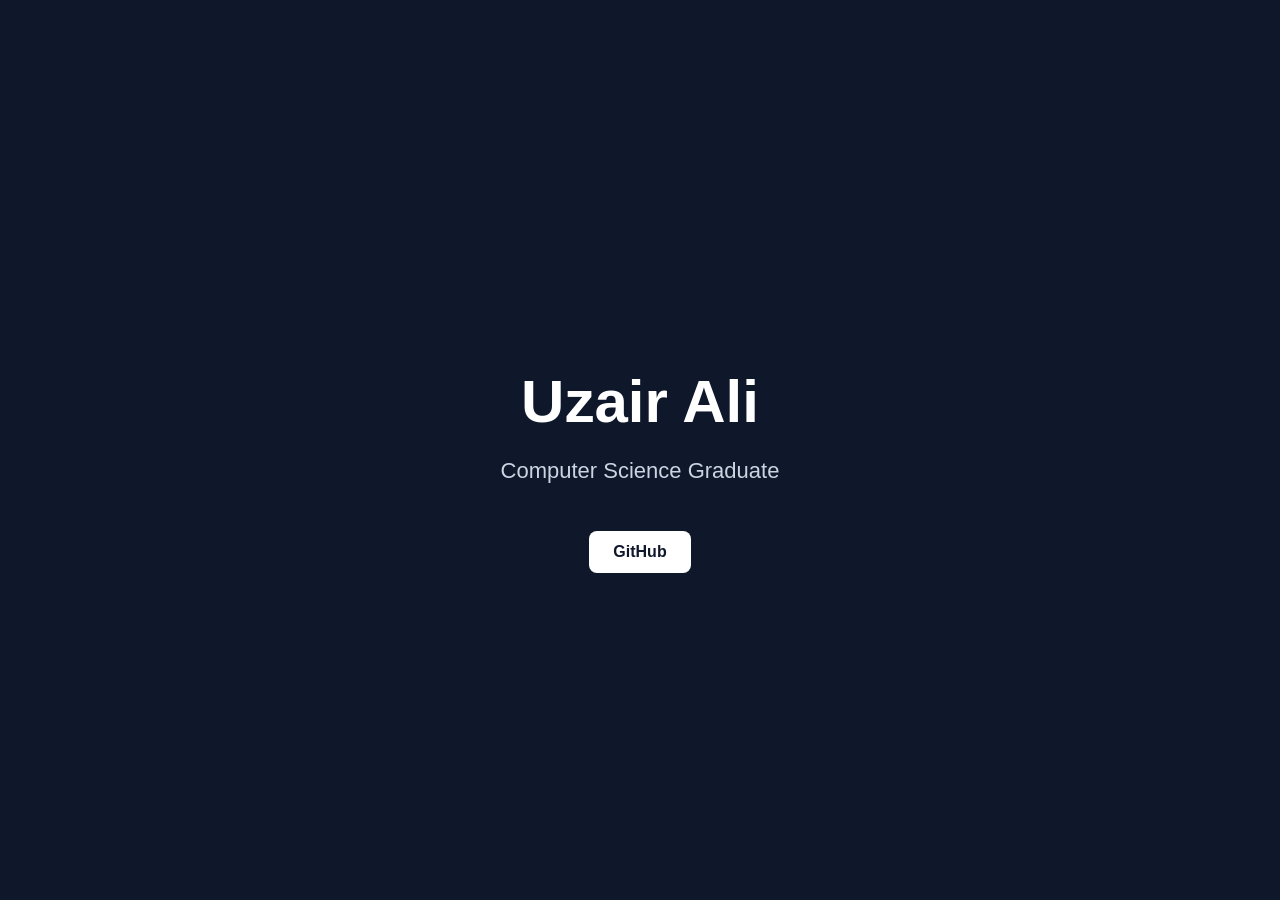
==== index.html @ e954f115 "Create index.html" ====
<!DOCTYPE html>
<html lang="en">
<head>
<meta charset="UTF-8">
<meta name="viewport" content="width=device-width, initial-scale=1.0">
<title>Uzair Ali | Portfolio</title>

<style>
body{
    margin:0;
    font-family:Arial,sans-serif;
    background:#0f172a;
    color:white;
    display:flex;
    justify-content:center;
    align-items:center;
    height:100vh;
    text-align:center;
}

h1{
    font-size:60px;
    margin-bottom:10px;
}

p{
    font-size:22px;
    color:#cbd5e1;
}

a{
    display:inline-block;
    margin-top:25px;
    padding:12px 24px;
    background:white;
    color:#0f172a;
    text-decoration:none;
    border-radius:8px;
    font-weight:bold;
}
</style>

</head>
<body>

<div>
<h1>Uzair Ali</h1>
<p>Computer Science Graduate</p>
<a href="https://github.com/Uzair-6">GitHub</a>
</div>

</body>
</html>
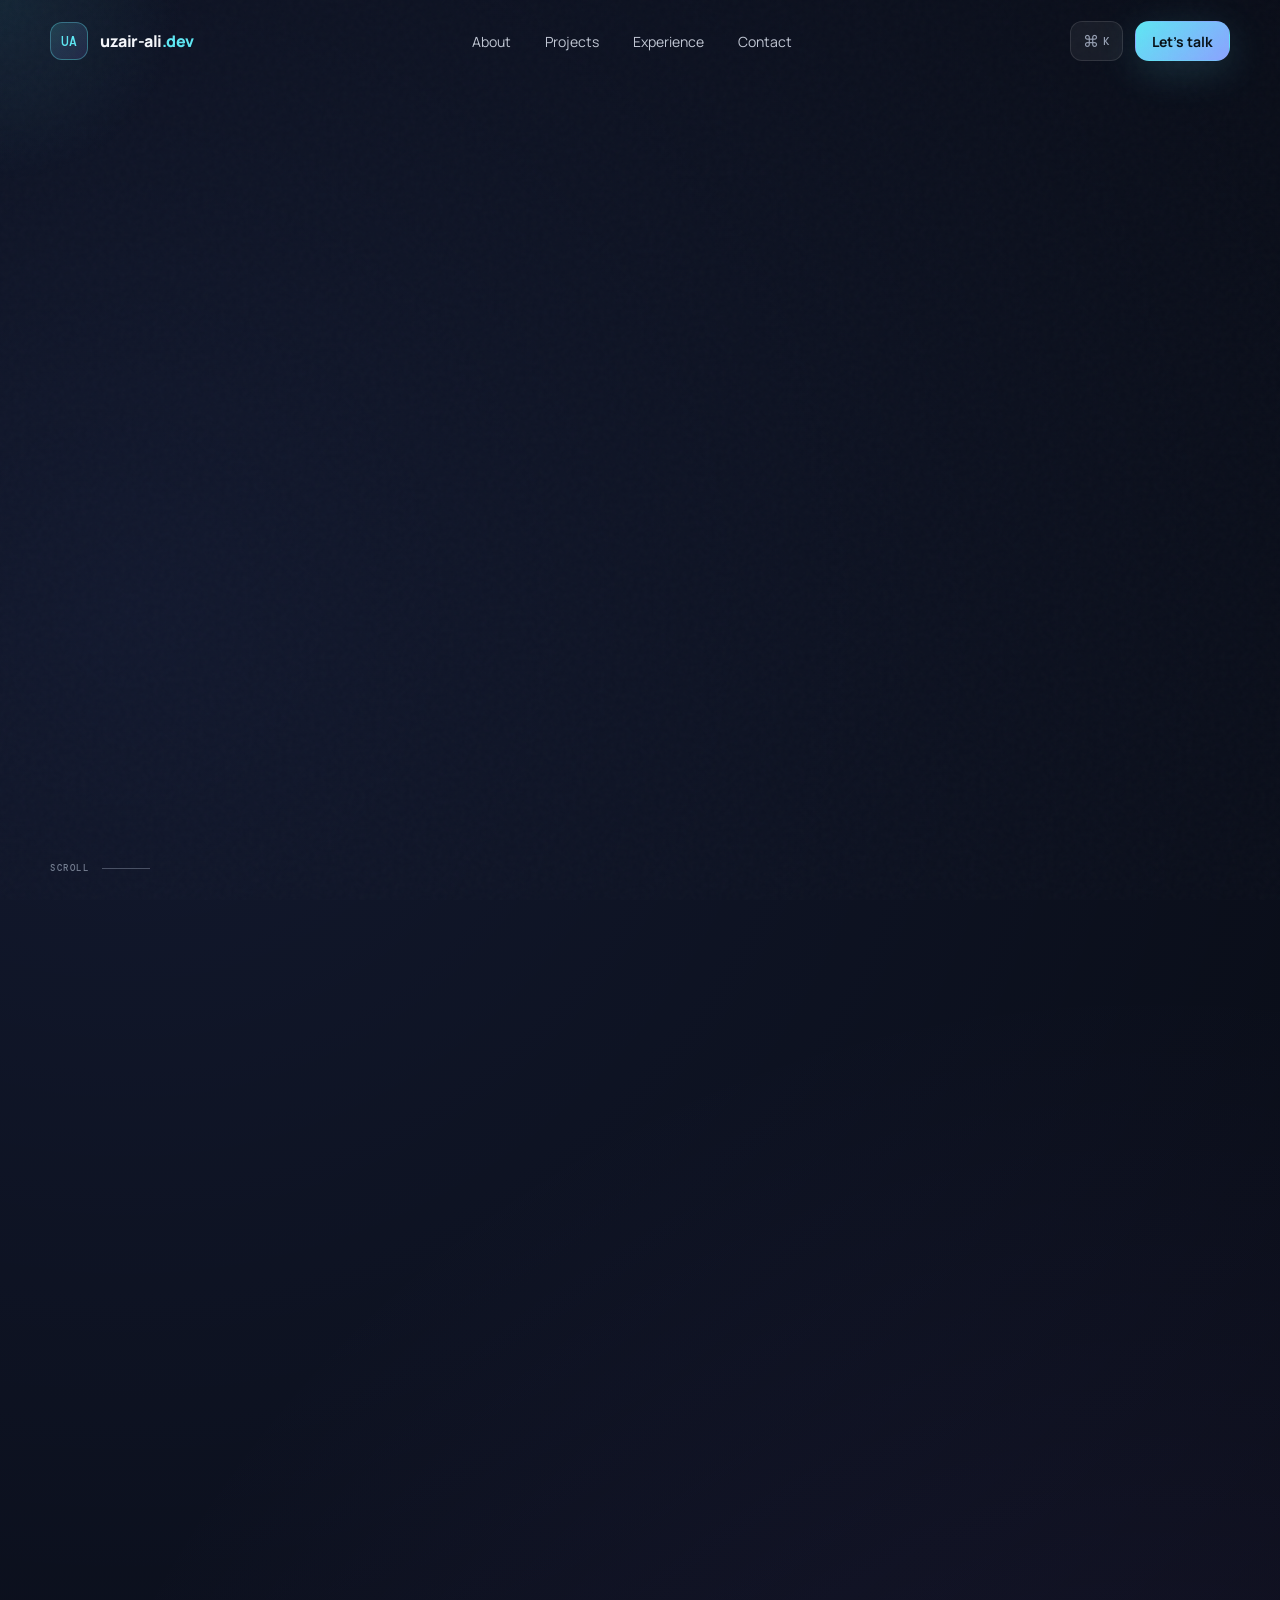
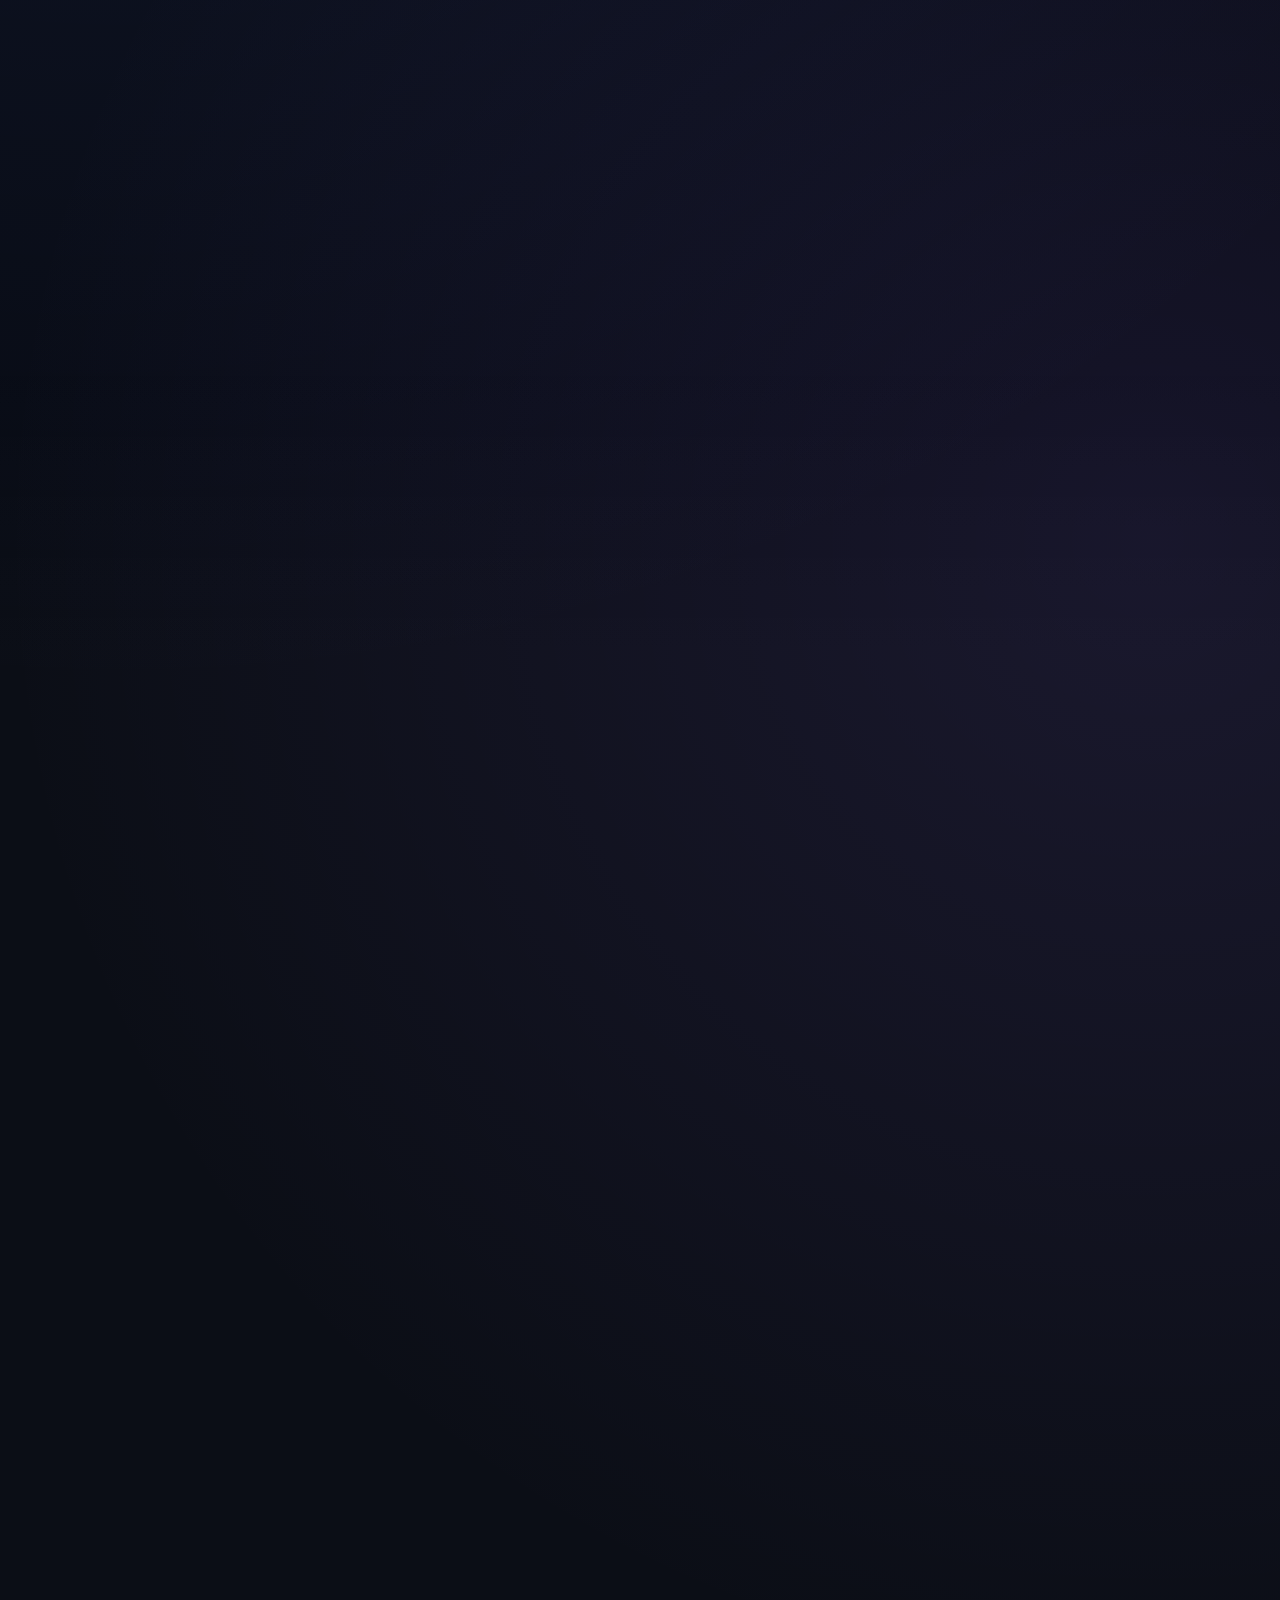
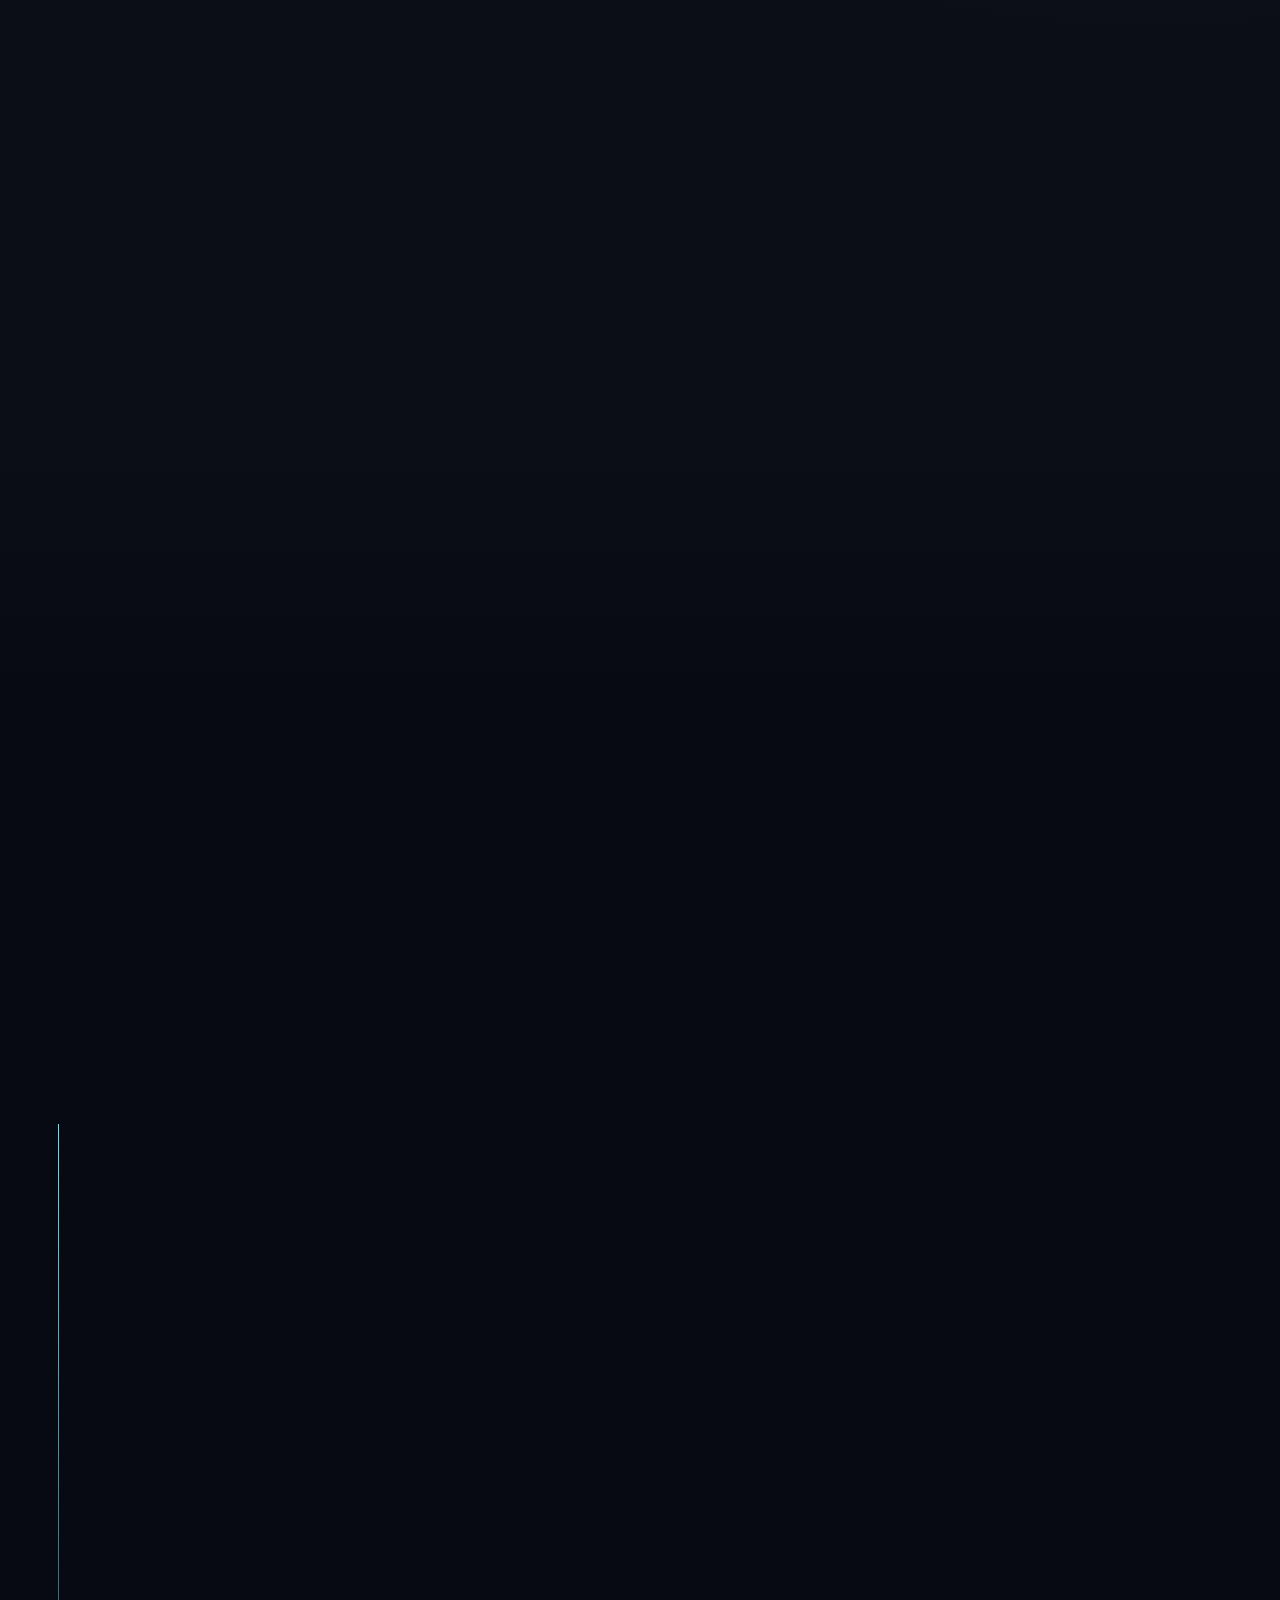
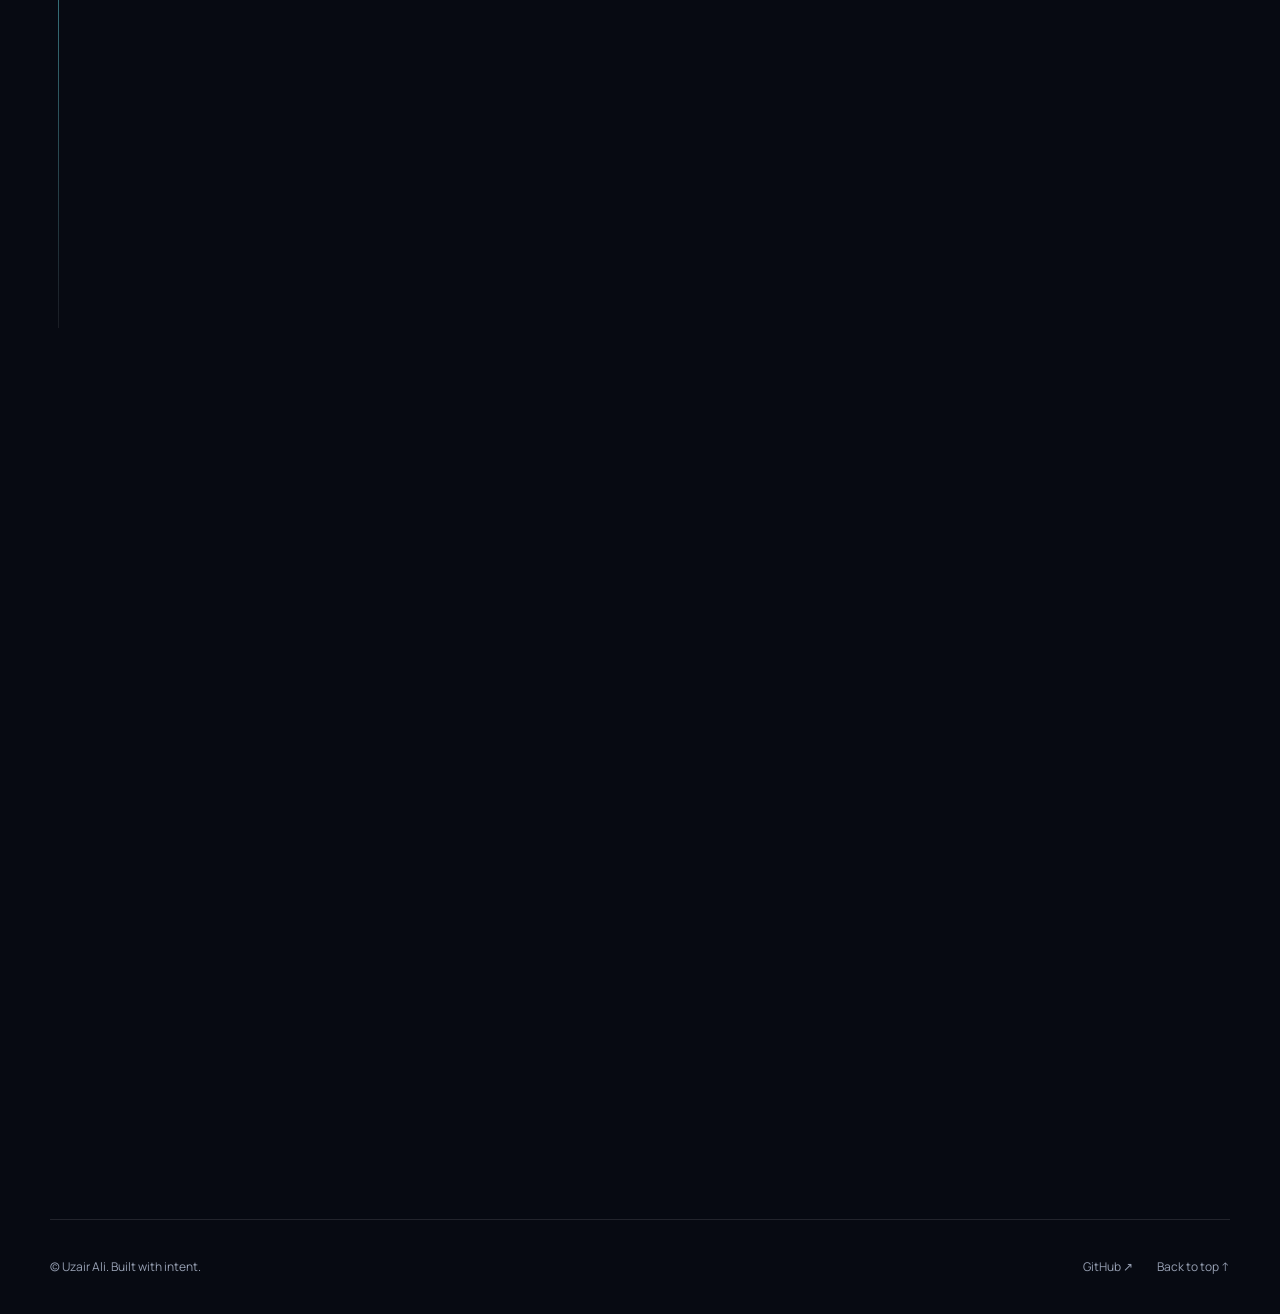
==== commit c72fbec0: "Add files via upload" ====
--- a/index.html
+++ b/index.html
@@ -1,53 +1,456 @@
 <!DOCTYPE html>
 <html lang="en">
 <head>
-<meta charset="UTF-8">
-<meta name="viewport" content="width=device-width, initial-scale=1.0">
-<title>Uzair Ali | Portfolio</title>
-
-<style>
-body{
-    margin:0;
-    font-family:Arial,sans-serif;
-    background:#0f172a;
-    color:white;
-    display:flex;
-    justify-content:center;
-    align-items:center;
-    height:100vh;
-    text-align:center;
-}
-
-h1{
-    font-size:60px;
-    margin-bottom:10px;
-}
-
-p{
-    font-size:22px;
-    color:#cbd5e1;
-}
-
-a{
-    display:inline-block;
-    margin-top:25px;
-    padding:12px 24px;
-    background:white;
-    color:#0f172a;
-    text-decoration:none;
-    border-radius:8px;
-    font-weight:bold;
-}
-</style>
-
+  <meta charset="UTF-8" />
+  <meta name="viewport" content="width=device-width, initial-scale=1.0" />
+  <meta name="description" content="Uzair Ali — First-Class Computer Science graduate specialising in cybersecurity, data and software engineering." />
+  <meta name="theme-color" content="#070a12" />
+
+  <meta property="og:title" content="Uzair Ali — Portfolio" />
+  <meta property="og:description" content="Cybersecurity, data and software projects by First-Class Computer Science graduate Uzair Ali." />
+  <meta property="og:type" content="website" />
+  <meta property="og:url" content="https://uzair-ali.dev" />
+
+  <title>Uzair Ali — Cybersecurity, Data & Software</title>
+  <link rel="stylesheet" href="styles.css" />
+  <script defer src="script.js"></script>
 </head>
+
 <body>
-
-<div>
-<h1>Uzair Ali</h1>
-<p>Computer Science Graduate</p>
-<a href="https://github.com/Uzair-6">GitHub</a>
-</div>
-
+  <canvas id="network-canvas" aria-hidden="true"></canvas>
+  <div class="noise" aria-hidden="true"></div>
+  <div class="cursor-glow" aria-hidden="true"></div>
+
+  <header class="nav-wrap">
+    <nav class="nav container" aria-label="Main navigation">
+      <a class="brand" href="#home" aria-label="Uzair Ali home">
+        <span class="brand-mark">UA</span>
+        <span class="brand-text">uzair-ali<span>.dev</span></span>
+      </a>
+
+      <div class="nav-links">
+        <a href="#about">About</a>
+        <a href="#projects">Projects</a>
+        <a href="#experience">Experience</a>
+        <a href="#contact">Contact</a>
+      </div>
+
+      <div class="nav-actions">
+        <button class="icon-button" id="command-button" aria-label="Open command menu" title="Command menu">
+          <span>⌘</span><span>K</span>
+        </button>
+        <a class="button button-small button-primary" href="#contact">Let's talk</a>
+        <button class="menu-button" id="menu-button" aria-label="Open mobile menu" aria-expanded="false">
+          <span></span><span></span>
+        </button>
+      </div>
+    </nav>
+
+    <div class="mobile-menu" id="mobile-menu">
+      <a href="#about">About</a>
+      <a href="#projects">Projects</a>
+      <a href="#experience">Experience</a>
+      <a href="#contact">Contact</a>
+    </div>
+  </header>
+
+  <main>
+    <section class="hero container" id="home">
+      <div class="hero-copy reveal">
+        <div class="availability">
+          <span class="pulse"></span>
+          Open to graduate opportunities
+        </div>
+
+        <p class="eyebrow">FIRST-CLASS COMPUTER SCIENCE GRADUATE</p>
+
+        <h1>
+          I build at the intersection of
+          <span class="gradient-text rotating-word" data-words="cybersecurity,data,software">cybersecurity</span>.
+        </h1>
+
+        <p class="hero-description">
+          I’m Uzair Ali — a technically curious graduate turning complex problems into secure,
+          useful and well-engineered digital systems.
+        </p>
+
+        <div class="hero-actions">
+          <a class="button button-primary magnetic" href="#projects">
+            Explore my work
+            <span aria-hidden="true">↘</span>
+          </a>
+          <a class="button button-ghost magnetic" href="https://github.com/Uzair-6" target="_blank" rel="noreferrer">
+            GitHub
+            <span aria-hidden="true">↗</span>
+          </a>
+        </div>
+
+        <div class="hero-proof">
+          <div>
+            <strong>1st</strong>
+            <span>BSc Computer Science</span>
+          </div>
+          <div>
+            <strong>3</strong>
+            <span>Technical disciplines</span>
+          </div>
+          <div>
+            <strong>∞</strong>
+            <span>Curiosity to improve</span>
+          </div>
+        </div>
+      </div>
+
+      <div class="hero-visual reveal" data-delay="120">
+        <div class="orbital-card">
+          <div class="orbit orbit-one"></div>
+          <div class="orbit orbit-two"></div>
+          <div class="orbit orbit-three"></div>
+
+          <div class="core">
+            <span class="core-label">SYSTEM</span>
+            <strong>ONLINE</strong>
+            <small>Portfolio v1.0</small>
+          </div>
+
+          <span class="tech-node node-python">Python</span>
+          <span class="tech-node node-sql">SQL</span>
+          <span class="tech-node node-siem">SIEM</span>
+          <span class="tech-node node-java">Java</span>
+
+          <div class="terminal-card">
+            <div class="terminal-top">
+              <span></span><span></span><span></span>
+              <p>uzair@portfolio:~</p>
+            </div>
+            <pre><code><span class="terminal-muted">$</span> whoami
+Uzair Ali
+
+<span class="terminal-muted">$</span> focus --current
+<span class="terminal-green">cyber · data · software</span>
+
+<span class="terminal-muted">$</span> status
+<span class="terminal-green">ready_to_build</span><span class="caret">▋</span></code></pre>
+          </div>
+        </div>
+      </div>
+
+      <a class="scroll-indicator" href="#about" aria-label="Scroll to about">
+        <span>Scroll</span>
+        <i></i>
+      </a>
+    </section>
+
+    <section class="section container" id="about">
+      <div class="section-heading reveal">
+        <p class="eyebrow">01 / ABOUT</p>
+        <h2>More than a list of technologies.</h2>
+        <p>I care about understanding the problem, choosing the right tools and producing work that stands up to scrutiny.</p>
+      </div>
+
+      <div class="about-grid">
+        <article class="glass-card about-main reveal">
+          <div class="card-kicker">MY APPROACH</div>
+          <h3>Technical depth. Clear thinking. Real-world awareness.</h3>
+          <p>
+            My First-Class Computer Science degree gave me experience across machine learning,
+            distributed systems, networking, data analysis and secure computing. Alongside that,
+            my professional roles developed my communication, organisation and judgement when
+            handling sensitive information and time-critical cases.
+          </p>
+          <p>
+            I’m now focused on graduate and junior opportunities where I can contribute quickly,
+            learn from strong teams and keep sharpening my technical ability.
+          </p>
+        </article>
+
+        <article class="glass-card metric-card reveal" data-delay="80">
+          <span class="metric-icon">◉</span>
+          <p>Current focus</p>
+          <strong>SOC analysis & data engineering</strong>
+          <small>Detection, investigation, automation and insight.</small>
+        </article>
+
+        <article class="glass-card metric-card reveal" data-delay="140">
+          <span class="metric-icon">⌁</span>
+          <p>Based in</p>
+          <strong>Huddersfield, UK</strong>
+          <small>Open to roles across Yorkshire and beyond.</small>
+        </article>
+
+        <article class="glass-card toolbox reveal" data-delay="180">
+          <div class="card-kicker">TOOLBOX</div>
+          <div class="tech-cloud">
+            <span>Python</span><span>SQL</span><span>Java</span><span>Pandas</span>
+            <span>Microsoft Sentinel</span><span>Splunk</span><span>Wireshark</span>
+            <span>Nmap</span><span>Git</span><span>Flask</span><span>MySQL</span>
+            <span>Machine Learning</span><span>Azure</span><span>Linux</span>
+          </div>
+        </article>
+      </div>
+    </section>
+
+    <section class="section projects-section" id="projects">
+      <div class="container">
+        <div class="section-heading split-heading reveal">
+          <div>
+            <p class="eyebrow">02 / SELECTED WORK</p>
+            <h2>Projects with substance.</h2>
+          </div>
+          <p>Each project is framed around the problem, my decisions and the technical result—not just a screenshot.</p>
+        </div>
+
+        <div class="project-filters reveal" role="group" aria-label="Filter projects">
+          <button class="filter-button active" data-filter="all">All</button>
+          <button class="filter-button" data-filter="cyber">Cyber</button>
+          <button class="filter-button" data-filter="data">Data & AI</button>
+          <button class="filter-button" data-filter="software">Software</button>
+        </div>
+
+        <div class="projects-grid">
+          <article class="project-card featured reveal" data-category="data">
+            <div class="project-visual retina-visual">
+              <div class="scan-line"></div>
+              <div class="retina"></div>
+              <div class="data-points">
+                <span style="--x:22%;--y:38%"></span>
+                <span style="--x:64%;--y:26%"></span>
+                <span style="--x:73%;--y:63%"></span>
+                <span style="--x:35%;--y:72%"></span>
+              </div>
+              <div class="visual-label">ML / CLASSIFICATION</div>
+            </div>
+            <div class="project-content">
+              <div class="project-meta">
+                <span>Machine Learning</span>
+                <span>Featured</span>
+              </div>
+              <h3>Diabetic Retinopathy Detection</h3>
+              <p>
+                Compared Random Forest, Logistic Regression and Naive Bayes models on clinical
+                retinal data using preprocessing and 10-fold cross-validation.
+              </p>
+              <div class="project-tags"><span>Weka</span><span>ML</span><span>Classification</span><span>Evaluation</span></div>
+              <div class="project-links">
+                <a href="https://github.com/Uzair-6" target="_blank" rel="noreferrer">View repository ↗</a>
+                <button class="details-button" data-project="retinopathy">Case study +</button>
+              </div>
+            </div>
+          </article>
+
+          <article class="project-card reveal" data-category="cyber" data-delay="80">
+            <div class="project-visual sentinel-visual">
+              <div class="radar">
+                <i></i><i></i><i></i>
+                <b></b>
+              </div>
+              <div class="alert-chip">INCIDENT DETECTED</div>
+              <div class="visual-label">SOC / AUTOMATION</div>
+            </div>
+            <div class="project-content">
+              <div class="project-meta"><span>Cybersecurity</span><span>Lab</span></div>
+              <h3>Sentinel Incident Automation</h3>
+              <p>
+                Built a Microsoft Sentinel workflow using Logic Apps, HTTP actions, JSON parsing
+                and automated incident updates.
+              </p>
+              <div class="project-tags"><span>Sentinel</span><span>SOAR</span><span>Logic Apps</span><span>KQL</span></div>
+              <div class="project-links">
+                <a href="https://github.com/Uzair-6" target="_blank" rel="noreferrer">View work ↗</a>
+                <button class="details-button" data-project="sentinel">Case study +</button>
+              </div>
+            </div>
+          </article>
+
+          <article class="project-card reveal" data-category="software" data-delay="120">
+            <div class="project-visual distributed-visual">
+              <div class="server central">CENTRAL</div>
+              <div class="server client c1">VC001</div>
+              <div class="server client c2">VC002</div>
+              <div class="server client c3">VC003</div>
+              <div class="server client c4">VC004</div>
+              <svg viewBox="0 0 500 260" aria-hidden="true">
+                <path d="M250 130 L90 55 M250 130 L410 55 M250 130 L90 210 M250 130 L410 210"/>
+              </svg>
+              <div class="visual-label">DISTRIBUTED SYSTEMS</div>
+            </div>
+            <div class="project-content">
+              <div class="project-meta"><span>Software Engineering</span><span>Java</span></div>
+              <h3>Distributed Vote Counting</h3>
+              <p>
+                Designed a central-node and multi-client system to coordinate and aggregate votes
+                across concurrent networked processes.
+              </p>
+              <div class="project-tags"><span>Java</span><span>Sockets</span><span>Concurrency</span><span>Networking</span></div>
+              <div class="project-links">
+                <a href="https://github.com/Uzair-6" target="_blank" rel="noreferrer">View repository ↗</a>
+                <button class="details-button" data-project="voting">Case study +</button>
+              </div>
+            </div>
+          </article>
+
+          <article class="project-card reveal" data-category="data" data-delay="160">
+            <div class="project-visual dashboard-visual">
+              <div class="bars"><i></i><i></i><i></i><i></i><i></i><i></i></div>
+              <div class="trend-line">
+                <svg viewBox="0 0 500 180" aria-hidden="true">
+                  <path d="M10 155 C70 140, 80 100, 140 116 S230 58, 290 75 S390 20, 490 32"/>
+                </svg>
+              </div>
+              <div class="visual-label">DATA / INSIGHT</div>
+            </div>
+            <div class="project-content">
+              <div class="project-meta"><span>Data Analysis</span><span>Python</span></div>
+              <h3>Football Data Exploration</h3>
+              <p>
+                Used Python and pandas to clean, explore and visualise football data, turning raw
+                match information into understandable trends.
+              </p>
+              <div class="project-tags"><span>Python</span><span>Pandas</span><span>Matplotlib</span><span>EDA</span></div>
+              <div class="project-links">
+                <a href="https://github.com/Uzair-6" target="_blank" rel="noreferrer">View repository ↗</a>
+                <button class="details-button" data-project="football">Case study +</button>
+              </div>
+            </div>
+          </article>
+        </div>
+      </div>
+    </section>
+
+    <section class="section container" id="experience">
+      <div class="section-heading split-heading reveal">
+        <div>
+          <p class="eyebrow">03 / EXPERIENCE</p>
+          <h2>Technical capability, backed by professional judgement.</h2>
+        </div>
+        <p>My employment experience taught me to communicate clearly, protect sensitive data and keep complex cases moving.</p>
+      </div>
+
+      <div class="experience-layout">
+        <div class="timeline">
+          <article class="timeline-item reveal">
+            <span class="timeline-dot"></span>
+            <div class="timeline-date">2025 — PRESENT</div>
+            <div class="timeline-card">
+              <div>
+                <h3>Office Administrator</h3>
+                <p>APEX Accident Solutions LTD</p>
+              </div>
+              <ul>
+                <li>Coordinate insurers, repairers, assessors and clients across active claims.</li>
+                <li>Maintain accurate case records and handle personal data with GDPR awareness.</li>
+                <li>Prioritise urgent issues and support smooth operational delivery.</li>
+              </ul>
+            </div>
+          </article>
+
+          <article class="timeline-item reveal" data-delay="80">
+            <span class="timeline-dot"></span>
+            <div class="timeline-date">2021 — 2024</div>
+            <div class="timeline-card">
+              <div>
+                <h3>Claims Advisor</h3>
+                <p>Global Claims LTD</p>
+              </div>
+              <ul>
+                <li>Supported clients through recovery, replacement vehicles and legal processes.</li>
+                <li>Liaised with multiple stakeholders while meeting service expectations.</li>
+                <li>Developed calm communication and attention to detail under pressure.</li>
+              </ul>
+            </div>
+          </article>
+
+          <article class="timeline-item reveal" data-delay="140">
+            <span class="timeline-dot"></span>
+            <div class="timeline-date">2026</div>
+            <div class="timeline-card">
+              <div>
+                <h3>BSc Computer Science — First Class</h3>
+                <p>University of Bradford</p>
+              </div>
+              <ul>
+                <li>Studied machine learning, distributed systems, cybersecurity and software engineering.</li>
+                <li>Completed practical work in Java, Python, SQL, networking and data analysis.</li>
+                <li>Built a broad technical foundation ready for graduate-level development.</li>
+              </ul>
+            </div>
+          </article>
+        </div>
+
+        <aside class="principles glass-card reveal" data-delay="160">
+          <div class="card-kicker">HOW I WORK</div>
+          <ol>
+            <li><span>01</span><div><strong>Understand first</strong><p>Define the real problem before jumping into tools.</p></div></li>
+            <li><span>02</span><div><strong>Build deliberately</strong><p>Make choices that are explainable, secure and maintainable.</p></div></li>
+            <li><span>03</span><div><strong>Test assumptions</strong><p>Use evidence and iteration instead of guesswork.</p></div></li>
+            <li><span>04</span><div><strong>Communicate clearly</strong><p>Technical work only creates value when people understand it.</p></div></li>
+          </ol>
+        </aside>
+      </div>
+    </section>
+
+    <section class="section contact-section" id="contact">
+      <div class="container">
+        <div class="contact-panel reveal">
+          <div class="contact-grid-bg" aria-hidden="true"></div>
+          <p class="eyebrow">04 / CONTACT</p>
+          <h2>Have a role, project or challenge worth solving?</h2>
+          <p>
+            I’m open to graduate and junior opportunities across cybersecurity, data and software.
+            Let’s start a conversation.
+          </p>
+          <div class="contact-actions">
+            <a class="button button-primary magnetic" href="mailto:YOUR_EMAIL_HERE">
+              Email me <span>↗</span>
+            </a>
+            <a class="button button-ghost magnetic" href="https://www.linkedin.com/in/YOUR_LINKEDIN_HERE" target="_blank" rel="noreferrer">
+              LinkedIn <span>↗</span>
+            </a>
+          </div>
+
+          <div class="contact-status">
+            <span class="pulse"></span>
+            Usually responds within 24 hours
+          </div>
+        </div>
+      </div>
+    </section>
+  </main>
+
+  <footer class="footer container">
+    <p>© <span id="year"></span> Uzair Ali. Built with intent.</p>
+    <div>
+      <a href="https://github.com/Uzair-6" target="_blank" rel="noreferrer">GitHub ↗</a>
+      <a href="#home">Back to top ↑</a>
+    </div>
+  </footer>
+
+  <div class="modal-backdrop" id="project-modal" aria-hidden="true">
+    <div class="modal" role="dialog" aria-modal="true" aria-labelledby="modal-title">
+      <button class="modal-close" id="modal-close" aria-label="Close project details">×</button>
+      <p class="eyebrow" id="modal-eyebrow">CASE STUDY</p>
+      <h2 id="modal-title"></h2>
+      <div id="modal-body"></div>
+    </div>
+  </div>
+
+  <div class="command-backdrop" id="command-menu" aria-hidden="true">
+    <div class="command-box" role="dialog" aria-modal="true" aria-label="Quick navigation">
+      <div class="command-input-row">
+        <span>⌕</span>
+        <input id="command-input" type="text" placeholder="Type a command or search…" autocomplete="off" />
+        <kbd>ESC</kbd>
+      </div>
+      <div class="command-results" id="command-results">
+        <button data-target="#home"><span>⌂</span><strong>Home</strong><small>Go to hero</small></button>
+        <button data-target="#about"><span>◎</span><strong>About</strong><small>Who I am</small></button>
+        <button data-target="#projects"><span>◇</span><strong>Projects</strong><small>See selected work</small></button>
+        <button data-target="#experience"><span>↯</span><strong>Experience</strong><small>View my journey</small></button>
+        <button data-target="#contact"><span>✉</span><strong>Contact</strong><small>Start a conversation</small></button>
+        <a href="https://github.com/Uzair-6" target="_blank" rel="noreferrer"><span>⌘</span><strong>GitHub</strong><small>Open profile ↗</small></a>
+      </div>
+      <div class="command-footer"><span>↑↓ Navigate</span><span>↵ Select</span></div>
+    </div>
+  </div>
 </body>
 </html>
--- a/styles.css
+++ b/styles.css
@@ -0,0 +1,664 @@
+@import url('https://fonts.googleapis.com/css2?family=DM+Mono:wght@400;500&family=Manrope:wght@400;500;600;700;800&display=swap');
+
+:root {
+  --bg: #070a12;
+  --bg-soft: #0b101c;
+  --surface: rgba(255,255,255,.055);
+  --surface-strong: rgba(255,255,255,.09);
+  --border: rgba(255,255,255,.11);
+  --text: #f5f7fb;
+  --muted: #97a0b3;
+  --cyan: #5ee7f3;
+  --blue: #6686ff;
+  --violet: #9d72ff;
+  --green: #66f2b4;
+  --shadow: 0 24px 80px rgba(0,0,0,.38);
+  --radius: 24px;
+  --container: 1180px;
+}
+
+* { box-sizing: border-box; }
+html { scroll-behavior: smooth; scroll-padding-top: 100px; }
+body {
+  margin: 0;
+  color: var(--text);
+  background:
+    radial-gradient(circle at 10% 10%, rgba(102,134,255,.12), transparent 30%),
+    radial-gradient(circle at 90% 35%, rgba(157,114,255,.10), transparent 28%),
+    var(--bg);
+  font-family: "Manrope", sans-serif;
+  overflow-x: hidden;
+}
+
+body.modal-open { overflow: hidden; }
+a { color: inherit; text-decoration: none; }
+button, input { font: inherit; }
+button { color: inherit; }
+::selection { background: rgba(94,231,243,.3); color: #fff; }
+
+#network-canvas {
+  position: fixed;
+  inset: 0;
+  width: 100%;
+  height: 100%;
+  pointer-events: none;
+  z-index: -3;
+  opacity: .45;
+}
+
+.noise {
+  position: fixed;
+  inset: 0;
+  pointer-events: none;
+  z-index: 20;
+  opacity: .025;
+  background-image: url("data:image/svg+xml,%3Csvg viewBox='0 0 180 180' xmlns='http://www.w3.org/2000/svg'%3E%3Cfilter id='n'%3E%3CfeTurbulence type='fractalNoise' baseFrequency='.9' numOctaves='4' stitchTiles='stitch'/%3E%3C/filter%3E%3Crect width='100%25' height='100%25' filter='url(%23n)' opacity='.9'/%3E%3C/svg%3E");
+}
+
+.cursor-glow {
+  position: fixed;
+  width: 380px;
+  height: 380px;
+  border-radius: 50%;
+  background: radial-gradient(circle, rgba(94,231,243,.09), transparent 68%);
+  transform: translate(-50%, -50%);
+  pointer-events: none;
+  z-index: -2;
+}
+
+.container { width: min(calc(100% - 40px), var(--container)); margin-inline: auto; }
+.section { padding: 130px 0; }
+
+.nav-wrap {
+  position: fixed;
+  top: 0;
+  left: 0;
+  width: 100%;
+  z-index: 15;
+  transition: .35s ease;
+}
+.nav-wrap.scrolled {
+  background: rgba(7,10,18,.72);
+  border-bottom: 1px solid var(--border);
+  backdrop-filter: blur(20px);
+}
+.nav {
+  height: 82px;
+  display: flex;
+  align-items: center;
+  justify-content: space-between;
+}
+.brand { display: flex; align-items: center; gap: 12px; font-weight: 800; letter-spacing: -.03em; }
+.brand-mark {
+  display: grid;
+  place-items: center;
+  width: 38px;
+  height: 38px;
+  border: 1px solid rgba(94,231,243,.35);
+  background: linear-gradient(135deg, rgba(94,231,243,.16), rgba(157,114,255,.12));
+  border-radius: 12px;
+  color: var(--cyan);
+  font: 500 13px "DM Mono", monospace;
+}
+.brand-text span { color: var(--cyan); }
+.nav-links { display: flex; align-items: center; gap: 34px; color: #c1c7d4; font-size: 14px; }
+.nav-links a { position: relative; }
+.nav-links a::after {
+  content: "";
+  position: absolute;
+  left: 0;
+  bottom: -8px;
+  width: 100%;
+  height: 1px;
+  background: var(--cyan);
+  transform: scaleX(0);
+  transform-origin: right;
+  transition: transform .3s ease;
+}
+.nav-links a:hover::after { transform: scaleX(1); transform-origin: left; }
+.nav-actions { display: flex; align-items: center; gap: 12px; }
+.icon-button {
+  height: 40px;
+  padding: 0 12px;
+  border: 1px solid var(--border);
+  border-radius: 12px;
+  background: var(--surface);
+  cursor: pointer;
+  display: flex;
+  gap: 4px;
+  align-items: center;
+  color: var(--muted);
+  transition: .25s;
+}
+.icon-button span:last-child { font: 500 11px "DM Mono", monospace; }
+.icon-button:hover { border-color: rgba(94,231,243,.4); color: var(--text); }
+.menu-button { display: none; background: none; border: 0; width: 42px; height: 42px; cursor: pointer; }
+.menu-button span { display: block; width: 22px; height: 1px; background: #fff; margin: 6px auto; transition: .3s; }
+.mobile-menu { display: none; }
+
+.button {
+  display: inline-flex;
+  align-items: center;
+  justify-content: center;
+  gap: 12px;
+  min-height: 52px;
+  padding: 0 22px;
+  border-radius: 14px;
+  border: 1px solid transparent;
+  font-weight: 700;
+  font-size: 14px;
+  transition: transform .25s ease, border-color .25s ease, background .25s ease, box-shadow .25s ease;
+}
+.button:hover { transform: translateY(-3px); }
+.button-small { min-height: 40px; padding: 0 16px; }
+.button-primary {
+  color: #071017;
+  background: linear-gradient(135deg, var(--cyan), #8ba2ff);
+  box-shadow: 0 10px 40px rgba(94,231,243,.16);
+}
+.button-primary:hover { box-shadow: 0 16px 45px rgba(94,231,243,.25); }
+.button-ghost { border-color: var(--border); background: rgba(255,255,255,.025); }
+.button-ghost:hover { border-color: rgba(94,231,243,.35); background: rgba(94,231,243,.05); }
+
+.hero {
+  min-height: 100vh;
+  padding-top: 145px;
+  padding-bottom: 80px;
+  display: grid;
+  grid-template-columns: 1.05fr .95fr;
+  align-items: center;
+  gap: 60px;
+  position: relative;
+}
+.availability {
+  display: inline-flex;
+  align-items: center;
+  gap: 10px;
+  border: 1px solid rgba(102,242,180,.2);
+  background: rgba(102,242,180,.055);
+  color: #bdfbdd;
+  border-radius: 999px;
+  padding: 9px 13px;
+  font: 500 11px "DM Mono", monospace;
+  letter-spacing: .04em;
+  margin-bottom: 28px;
+}
+.pulse {
+  width: 8px;
+  height: 8px;
+  background: var(--green);
+  border-radius: 50%;
+  box-shadow: 0 0 0 0 rgba(102,242,180,.5);
+  animation: pulse 2s infinite;
+}
+@keyframes pulse { 70% { box-shadow: 0 0 0 9px rgba(102,242,180,0); } 100% { box-shadow: 0 0 0 0 rgba(102,242,180,0); } }
+
+.eyebrow {
+  margin: 0 0 18px;
+  color: var(--cyan);
+  font: 500 11px "DM Mono", monospace;
+  letter-spacing: .18em;
+}
+.hero h1 {
+  font-size: clamp(54px, 6.5vw, 94px);
+  line-height: .98;
+  letter-spacing: -.065em;
+  margin: 0;
+  max-width: 820px;
+}
+.gradient-text {
+  display: inline-block;
+  background: linear-gradient(90deg, var(--cyan), var(--blue), var(--violet), var(--cyan));
+  background-size: 300% 100%;
+  -webkit-background-clip: text;
+  background-clip: text;
+  color: transparent;
+  animation: gradient 8s linear infinite;
+}
+@keyframes gradient { to { background-position: 300% 0; } }
+.rotating-word.word-out { animation: wordOut .35s forwards; }
+.rotating-word.word-in { animation: wordIn .45s forwards; }
+@keyframes wordOut { to { opacity: 0; transform: translateY(-12px); filter: blur(8px); } }
+@keyframes wordIn { from { opacity: 0; transform: translateY(12px); filter: blur(8px); } }
+
+.hero-description {
+  max-width: 660px;
+  color: #aab2c3;
+  font-size: 18px;
+  line-height: 1.75;
+  margin: 28px 0 34px;
+}
+.hero-actions { display: flex; flex-wrap: wrap; gap: 14px; }
+.hero-proof {
+  display: flex;
+  gap: 42px;
+  margin-top: 58px;
+}
+.hero-proof div { display: grid; gap: 5px; }
+.hero-proof strong { font-size: 24px; letter-spacing: -.04em; }
+.hero-proof span { color: var(--muted); font-size: 12px; }
+
+.hero-visual { min-height: 600px; display: grid; place-items: center; }
+.orbital-card {
+  width: min(100%, 560px);
+  aspect-ratio: 1;
+  position: relative;
+  display: grid;
+  place-items: center;
+  filter: drop-shadow(0 30px 80px rgba(0,0,0,.45));
+}
+.orbital-card::before {
+  content: "";
+  position: absolute;
+  inset: 9%;
+  border-radius: 50%;
+  background: radial-gradient(circle, rgba(94,231,243,.12), rgba(102,134,255,.05) 40%, transparent 70%);
+  filter: blur(5px);
+}
+.orbit {
+  position: absolute;
+  border: 1px solid rgba(255,255,255,.11);
+  border-radius: 50%;
+}
+.orbit::after {
+  content: "";
+  position: absolute;
+  width: 8px;
+  height: 8px;
+  border-radius: 50%;
+  top: 50%;
+  left: -4px;
+  background: var(--cyan);
+  box-shadow: 0 0 22px var(--cyan);
+}
+.orbit-one { inset: 13%; animation: spin 17s linear infinite; }
+.orbit-two { inset: 24%; border-style: dashed; animation: spinReverse 13s linear infinite; }
+.orbit-three { inset: 34%; animation: spin 9s linear infinite; }
+@keyframes spin { to { transform: rotate(360deg); } }
+@keyframes spinReverse { to { transform: rotate(-360deg); } }
+.core {
+  z-index: 2;
+  width: 126px;
+  height: 126px;
+  border-radius: 50%;
+  display: grid;
+  place-content: center;
+  text-align: center;
+  background: rgba(10,16,29,.86);
+  border: 1px solid rgba(94,231,243,.35);
+  box-shadow: inset 0 0 35px rgba(94,231,243,.08), 0 0 70px rgba(94,231,243,.11);
+}
+.core-label, .core small { font: 500 9px "DM Mono", monospace; color: var(--muted); letter-spacing: .14em; }
+.core strong { color: var(--green); font: 500 17px "DM Mono", monospace; margin: 7px 0; }
+.tech-node {
+  position: absolute;
+  z-index: 3;
+  min-width: 72px;
+  text-align: center;
+  padding: 8px 12px;
+  border-radius: 999px;
+  border: 1px solid var(--border);
+  background: rgba(9,14,25,.82);
+  backdrop-filter: blur(10px);
+  font: 500 10px "DM Mono", monospace;
+  color: #d7deea;
+}
+.node-python { top: 12%; left: 21%; }
+.node-sql { top: 22%; right: 10%; }
+.node-siem { bottom: 22%; left: 7%; }
+.node-java { bottom: 11%; right: 22%; }
+
+.terminal-card {
+  position: absolute;
+  z-index: 4;
+  right: -5%;
+  bottom: 1%;
+  width: 310px;
+  border-radius: 16px;
+  overflow: hidden;
+  border: 1px solid var(--border);
+  background: rgba(5,9,17,.89);
+  backdrop-filter: blur(18px);
+  box-shadow: var(--shadow);
+  transform: rotate(-2deg);
+}
+.terminal-top { display: flex; align-items: center; gap: 6px; height: 38px; padding: 0 13px; border-bottom: 1px solid var(--border); }
+.terminal-top span { width: 7px; height: 7px; border-radius: 50%; background: #677086; }
+.terminal-top p { margin: 0 0 0 8px; color: #737d92; font: 400 9px "DM Mono", monospace; }
+.terminal-card pre { margin: 0; padding: 18px; font: 400 11px/1.8 "DM Mono", monospace; color: #e5eaf3; }
+.terminal-muted { color: #6d768a; }
+.terminal-green { color: var(--green); }
+.caret { animation: blink 1s steps(1) infinite; }
+@keyframes blink { 50% { opacity: 0; } }
+.scroll-indicator {
+  position: absolute;
+  left: 0;
+  bottom: 26px;
+  display: flex;
+  align-items: center;
+  gap: 12px;
+  color: #747e91;
+  font: 500 9px "DM Mono", monospace;
+  letter-spacing: .18em;
+  text-transform: uppercase;
+}
+.scroll-indicator i { width: 48px; height: 1px; background: #485064; position: relative; overflow: hidden; }
+.scroll-indicator i::after { content: ""; position: absolute; inset: 0; background: var(--cyan); transform: translateX(-100%); animation: scrollLine 2s infinite; }
+@keyframes scrollLine { 50%,100% { transform: translateX(100%); } }
+
+.section-heading { max-width: 720px; margin-bottom: 55px; }
+.section-heading h2, .contact-panel h2 {
+  font-size: clamp(38px, 5vw, 66px);
+  line-height: 1.06;
+  letter-spacing: -.055em;
+  margin: 0;
+}
+.section-heading > p:last-child { color: var(--muted); font-size: 17px; line-height: 1.75; margin-top: 20px; }
+.split-heading { max-width: none; display: grid; grid-template-columns: 1.4fr .6fr; gap: 60px; align-items: end; }
+.split-heading > p { margin: 0 0 8px; }
+
+.glass-card {
+  border: 1px solid var(--border);
+  background: linear-gradient(145deg, rgba(255,255,255,.07), rgba(255,255,255,.025));
+  backdrop-filter: blur(14px);
+  border-radius: var(--radius);
+  box-shadow: inset 0 1px 0 rgba(255,255,255,.04);
+}
+.about-grid {
+  display: grid;
+  grid-template-columns: 1.4fr .65fr .65fr;
+  gap: 18px;
+}
+.about-main { grid-row: span 2; padding: 38px; }
+.card-kicker { color: var(--cyan); font: 500 10px "DM Mono", monospace; letter-spacing: .16em; margin-bottom: 22px; }
+.about-main h3 { font-size: 30px; letter-spacing: -.04em; margin: 0 0 22px; max-width: 620px; }
+.about-main p { color: #aab2c3; line-height: 1.8; margin: 0 0 18px; }
+.metric-card { padding: 28px; display: flex; flex-direction: column; justify-content: flex-end; min-height: 210px; }
+.metric-icon { display: grid; place-items: center; width: 36px; height: 36px; border-radius: 11px; background: rgba(94,231,243,.08); color: var(--cyan); margin-bottom: auto; }
+.metric-card p { color: var(--muted); font: 500 10px "DM Mono", monospace; text-transform: uppercase; letter-spacing: .13em; margin: 30px 0 8px; }
+.metric-card strong { font-size: 18px; }
+.metric-card small { color: var(--muted); line-height: 1.5; margin-top: 8px; }
+.toolbox { grid-column: span 2; padding: 28px; }
+.tech-cloud { display: flex; flex-wrap: wrap; gap: 9px; }
+.tech-cloud span, .project-tags span {
+  border: 1px solid var(--border);
+  background: rgba(255,255,255,.025);
+  border-radius: 999px;
+  padding: 8px 11px;
+  color: #bdc4d1;
+  font: 500 10px "DM Mono", monospace;
+}
+
+.projects-section { background: linear-gradient(180deg, transparent, rgba(255,255,255,.018) 15%, rgba(255,255,255,.018) 85%, transparent); }
+.project-filters { display: flex; flex-wrap: wrap; gap: 9px; margin-bottom: 28px; }
+.filter-button {
+  padding: 10px 15px;
+  border-radius: 999px;
+  border: 1px solid var(--border);
+  background: transparent;
+  color: var(--muted);
+  cursor: pointer;
+  font: 500 10px "DM Mono", monospace;
+  transition: .25s;
+}
+.filter-button:hover, .filter-button.active { color: #071017; background: var(--cyan); border-color: var(--cyan); }
+.projects-grid { display: grid; grid-template-columns: repeat(2, minmax(0, 1fr)); gap: 20px; }
+.project-card {
+  border: 1px solid var(--border);
+  background: rgba(255,255,255,.028);
+  border-radius: 26px;
+  overflow: hidden;
+  transition: transform .4s ease, border-color .4s ease, opacity .35s ease;
+}
+.project-card:hover { transform: translateY(-8px); border-color: rgba(94,231,243,.3); }
+.project-card.hidden { display: none; }
+.project-card.featured { grid-column: span 2; display: grid; grid-template-columns: 1fr 1fr; }
+.project-visual {
+  min-height: 290px;
+  position: relative;
+  overflow: hidden;
+  background: #090e19;
+  border-bottom: 1px solid var(--border);
+}
+.featured .project-visual { min-height: 100%; border-bottom: 0; border-right: 1px solid var(--border); }
+.visual-label {
+  position: absolute;
+  left: 18px;
+  bottom: 18px;
+  border: 1px solid rgba(255,255,255,.12);
+  background: rgba(5,9,17,.62);
+  backdrop-filter: blur(10px);
+  border-radius: 8px;
+  padding: 8px 10px;
+  color: #cbd2df;
+  font: 500 9px "DM Mono", monospace;
+  letter-spacing: .12em;
+}
+.project-content { padding: 30px; }
+.project-meta { display: flex; justify-content: space-between; color: var(--cyan); font: 500 9px "DM Mono", monospace; letter-spacing: .12em; text-transform: uppercase; }
+.project-content h3 { font-size: 28px; letter-spacing: -.04em; margin: 18px 0 13px; }
+.project-content p { color: var(--muted); line-height: 1.75; margin: 0; }
+.project-tags { display: flex; flex-wrap: wrap; gap: 7px; margin: 24px 0 28px; }
+.project-links { display: flex; justify-content: space-between; align-items: center; gap: 12px; }
+.project-links a, .details-button { color: #e7ebf3; font-size: 12px; font-weight: 700; }
+.details-button { border: 0; background: none; cursor: pointer; color: var(--cyan); }
+
+.retina-visual { display: grid; place-items: center; background: radial-gradient(circle at center, rgba(102,134,255,.14), transparent 55%), #080d18; }
+.retina {
+  width: 190px; height: 190px; border-radius: 50%;
+  background:
+    radial-gradient(circle at 47% 50%, #070910 0 7%, #32475d 8% 12%, transparent 13%),
+    repeating-radial-gradient(ellipse at 50% 50%, rgba(94,231,243,.55) 0 1px, transparent 2px 7px),
+    radial-gradient(circle, #335c68, #172735 48%, #090d16 70%);
+  border: 1px solid rgba(94,231,243,.25);
+  box-shadow: 0 0 60px rgba(94,231,243,.12);
+}
+.scan-line { position: absolute; z-index: 2; width: 80%; height: 2px; background: linear-gradient(90deg, transparent, var(--cyan), transparent); box-shadow: 0 0 18px var(--cyan); animation: scan 4s ease-in-out infinite; }
+@keyframes scan { 0%,100% { transform: translateY(-105px); opacity: .3; } 50% { transform: translateY(105px); opacity: 1; } }
+.data-points span { position: absolute; left: var(--x); top: var(--y); width: 7px; height: 7px; border-radius: 50%; background: var(--green); box-shadow: 0 0 14px var(--green); }
+
+.sentinel-visual { display: grid; place-items: center; background: radial-gradient(circle, rgba(157,114,255,.13), transparent 55%), #090d18; }
+.radar { width: 180px; height: 180px; border-radius: 50%; border: 1px solid rgba(157,114,255,.35); position: relative; overflow: hidden; }
+.radar i { position: absolute; border: 1px solid rgba(157,114,255,.18); border-radius: 50%; inset: 20%; }
+.radar i:nth-child(2) { inset: 38%; }
+.radar i:nth-child(3) { inset: 49%; }
+.radar::before, .radar::after { content: ""; position: absolute; background: rgba(157,114,255,.17); }
+.radar::before { width: 1px; height: 100%; left: 50%; }
+.radar::after { height: 1px; width: 100%; top: 50%; }
+.radar b { position: absolute; width: 50%; height: 50%; top: 0; left: 50%; transform-origin: bottom left; background: conic-gradient(from 270deg, rgba(157,114,255,.42), transparent 24%); animation: spin 3s linear infinite; }
+.alert-chip { position: absolute; top: 24px; right: 24px; border: 1px solid rgba(255,102,132,.25); color: #ff9db3; padding: 7px 9px; border-radius: 7px; font: 500 8px "DM Mono", monospace; }
+
+.distributed-visual { background: radial-gradient(circle at center, rgba(94,231,243,.09), transparent 50%), #090d18; }
+.distributed-visual svg { position: absolute; inset: 0; width: 100%; height: 100%; }
+.distributed-visual path { stroke: rgba(94,231,243,.22); stroke-width: 1; fill: none; stroke-dasharray: 5 5; animation: dash 12s linear infinite; }
+@keyframes dash { to { stroke-dashoffset: -100; } }
+.server { position: absolute; z-index: 2; border: 1px solid rgba(94,231,243,.25); background: rgba(8,14,24,.92); color: #bfebef; border-radius: 9px; padding: 9px 11px; font: 500 9px "DM Mono", monospace; }
+.central { left: 50%; top: 50%; transform: translate(-50%,-50%); box-shadow: 0 0 30px rgba(94,231,243,.1); }
+.c1 { left: 11%; top: 14%; }.c2 { right: 11%; top: 14%; }.c3 { left: 11%; bottom: 14%; }.c4 { right: 11%; bottom: 14%; }
+
+.dashboard-visual { background: linear-gradient(180deg, rgba(102,134,255,.08), transparent), #090d18; display: flex; align-items: flex-end; padding: 46px 42px; }
+.bars { height: 150px; display: flex; align-items: flex-end; gap: 14px; width: 100%; opacity: .65; }
+.bars i { flex: 1; height: var(--h); background: linear-gradient(180deg, rgba(94,231,243,.65), rgba(94,231,243,.08)); border-radius: 5px 5px 0 0; }
+.bars i:nth-child(1){--h:35%}.bars i:nth-child(2){--h:58%}.bars i:nth-child(3){--h:45%}.bars i:nth-child(4){--h:74%}.bars i:nth-child(5){--h:66%}.bars i:nth-child(6){--h:92%}
+.trend-line { position: absolute; inset: 50px 30px 42px; }
+.trend-line svg { width: 100%; height: 100%; overflow: visible; }
+.trend-line path { fill: none; stroke: var(--violet); stroke-width: 3; filter: drop-shadow(0 0 8px rgba(157,114,255,.5)); stroke-dasharray: 700; stroke-dashoffset: 700; animation: draw 4s ease infinite alternate; }
+@keyframes draw { to { stroke-dashoffset: 0; } }
+
+.experience-layout { display: grid; grid-template-columns: 1fr 370px; gap: 70px; align-items: start; }
+.timeline { position: relative; }
+.timeline::before { content: ""; position: absolute; left: 8px; top: 8px; bottom: 8px; width: 1px; background: linear-gradient(var(--cyan), rgba(255,255,255,.08)); }
+.timeline-item { position: relative; display: grid; grid-template-columns: 145px 1fr; padding-left: 38px; padding-bottom: 32px; }
+.timeline-dot { position: absolute; left: 3px; top: 8px; width: 11px; height: 11px; border: 2px solid var(--cyan); background: var(--bg); border-radius: 50%; box-shadow: 0 0 18px rgba(94,231,243,.4); }
+.timeline-date { color: var(--cyan); font: 500 10px "DM Mono", monospace; letter-spacing: .08em; padding-top: 6px; }
+.timeline-card { border: 1px solid var(--border); border-radius: 20px; padding: 28px; background: rgba(255,255,255,.025); }
+.timeline-card h3 { margin: 0 0 5px; font-size: 21px; }
+.timeline-card > div p { margin: 0; color: var(--muted); }
+.timeline-card ul { margin: 22px 0 0; padding-left: 18px; color: #aab2c3; line-height: 1.75; font-size: 14px; }
+.principles { padding: 30px; position: sticky; top: 110px; }
+.principles ol { list-style: none; padding: 0; margin: 0; }
+.principles li { display: grid; grid-template-columns: 42px 1fr; gap: 12px; padding: 18px 0; border-top: 1px solid var(--border); }
+.principles li span { color: var(--cyan); font: 500 10px "DM Mono", monospace; }
+.principles strong { font-size: 14px; }
+.principles p { color: var(--muted); font-size: 12px; line-height: 1.6; margin: 6px 0 0; }
+
+.contact-section { padding: 40px 0 130px; }
+.contact-panel {
+  position: relative;
+  overflow: hidden;
+  text-align: center;
+  padding: 100px 30px;
+  border: 1px solid rgba(94,231,243,.18);
+  border-radius: 34px;
+  background: radial-gradient(circle at 50% 100%, rgba(94,231,243,.13), transparent 45%), rgba(255,255,255,.025);
+}
+.contact-grid-bg {
+  position: absolute; inset: 0; opacity: .25; pointer-events: none;
+  background-image: linear-gradient(rgba(255,255,255,.05) 1px, transparent 1px), linear-gradient(90deg, rgba(255,255,255,.05) 1px, transparent 1px);
+  background-size: 42px 42px;
+  mask-image: linear-gradient(to bottom, transparent, black 25%, black 75%, transparent);
+}
+.contact-panel > *:not(.contact-grid-bg) { position: relative; z-index: 1; }
+.contact-panel h2 { max-width: 850px; margin: 0 auto; }
+.contact-panel > p:not(.eyebrow) { color: var(--muted); max-width: 620px; margin: 24px auto 34px; line-height: 1.75; }
+.contact-actions { display: flex; justify-content: center; flex-wrap: wrap; gap: 12px; }
+.contact-status { display: flex; justify-content: center; align-items: center; gap: 10px; color: #9ba5b8; font: 500 10px "DM Mono", monospace; margin-top: 34px; }
+
+.footer { min-height: 95px; border-top: 1px solid var(--border); display: flex; justify-content: space-between; align-items: center; color: var(--muted); font-size: 12px; }
+.footer div { display: flex; gap: 24px; }
+
+.reveal { opacity: 0; transform: translateY(28px); transition: opacity .8s ease, transform .8s ease; transition-delay: var(--delay, 0ms); }
+.reveal.visible { opacity: 1; transform: none; }
+
+.modal-backdrop, .command-backdrop {
+  position: fixed;
+  inset: 0;
+  z-index: 100;
+  display: grid;
+  place-items: center;
+  padding: 20px;
+  background: rgba(2,5,10,.76);
+  backdrop-filter: blur(16px);
+  opacity: 0;
+  visibility: hidden;
+  transition: .3s;
+}
+.modal-backdrop.open, .command-backdrop.open { opacity: 1; visibility: visible; }
+.modal {
+  width: min(100%, 760px);
+  max-height: min(760px, 90vh);
+  overflow-y: auto;
+  padding: 42px;
+  border-radius: 26px;
+  border: 1px solid var(--border);
+  background: #0b101b;
+  box-shadow: var(--shadow);
+  transform: translateY(18px) scale(.98);
+  transition: .3s;
+  position: relative;
+}
+.modal-backdrop.open .modal { transform: none; }
+.modal-close { position: absolute; top: 18px; right: 20px; width: 38px; height: 38px; border-radius: 50%; border: 1px solid var(--border); background: var(--surface); cursor: pointer; font-size: 20px; }
+.modal h2 { font-size: 38px; letter-spacing: -.04em; margin: 0 0 24px; }
+.modal h3 { margin: 26px 0 8px; }
+.modal p, .modal li { color: #aab2c3; line-height: 1.75; }
+.modal ul { padding-left: 18px; }
+
+.command-box {
+  width: min(100%, 620px);
+  border: 1px solid var(--border);
+  border-radius: 20px;
+  background: #0b101b;
+  box-shadow: var(--shadow);
+  overflow: hidden;
+  transform: translateY(-18px) scale(.98);
+  transition: .25s;
+}
+.command-backdrop.open .command-box { transform: none; }
+.command-input-row { display: grid; grid-template-columns: 28px 1fr auto; align-items: center; padding: 16px 18px; border-bottom: 1px solid var(--border); }
+.command-input-row > span { color: var(--cyan); font-size: 20px; }
+.command-input-row input { border: 0; outline: 0; background: transparent; color: #fff; font-size: 15px; }
+kbd { color: var(--muted); border: 1px solid var(--border); border-radius: 6px; padding: 4px 7px; font: 500 9px "DM Mono", monospace; }
+.command-results { padding: 8px; max-height: 430px; overflow-y: auto; }
+.command-results button, .command-results a {
+  width: 100%;
+  display: grid;
+  grid-template-columns: 36px 1fr auto;
+  align-items: center;
+  text-align: left;
+  gap: 10px;
+  padding: 12px;
+  border: 0;
+  border-radius: 10px;
+  background: transparent;
+  cursor: pointer;
+}
+.command-results button:hover, .command-results a:hover, .command-results .selected { background: rgba(94,231,243,.075); }
+.command-results > * > span { color: var(--cyan); }
+.command-results strong { font-size: 13px; }
+.command-results small { color: var(--muted); font-size: 10px; }
+.command-footer { display: flex; gap: 18px; padding: 11px 18px; border-top: 1px solid var(--border); color: var(--muted); font: 500 9px "DM Mono", monospace; }
+
+@media (max-width: 980px) {
+  .nav-links, .nav-actions .button, .icon-button { display: none; }
+  .menu-button { display: block; }
+  .mobile-menu {
+    position: absolute; top: 82px; left: 20px; right: 20px;
+    border: 1px solid var(--border); border-radius: 18px; padding: 12px;
+    background: rgba(7,10,18,.96); backdrop-filter: blur(20px);
+  }
+  .mobile-menu.open { display: grid; }
+  .mobile-menu a { padding: 14px; border-radius: 10px; color: #c8cfdb; }
+  .mobile-menu a:hover { background: var(--surface); }
+  .hero { grid-template-columns: 1fr; padding-top: 150px; }
+  .hero-copy { text-align: center; }
+  .hero-description { margin-inline: auto; }
+  .hero-actions, .hero-proof { justify-content: center; }
+  .hero-visual { min-height: 520px; }
+  .scroll-indicator { display: none; }
+  .about-grid { grid-template-columns: 1fr 1fr; }
+  .about-main { grid-column: span 2; grid-row: auto; }
+  .toolbox { grid-column: span 2; }
+  .experience-layout { grid-template-columns: 1fr; }
+  .principles { position: static; }
+}
+@media (max-width: 720px) {
+  .container { width: min(calc(100% - 28px), var(--container)); }
+  .section { padding: 90px 0; }
+  .hero { padding-top: 130px; gap: 18px; }
+  .hero h1 { font-size: clamp(46px, 14vw, 68px); }
+  .hero-description { font-size: 16px; }
+  .hero-proof { gap: 20px; flex-wrap: wrap; }
+  .hero-proof div { min-width: 95px; }
+  .hero-visual { min-height: 420px; }
+  .orbital-card { width: 390px; max-width: 112%; }
+  .terminal-card { width: 270px; right: 0; }
+  .tech-node { font-size: 8px; min-width: 58px; }
+  .split-heading { grid-template-columns: 1fr; gap: 15px; }
+  .about-grid { grid-template-columns: 1fr; }
+  .about-main, .toolbox { grid-column: auto; }
+  .projects-grid { grid-template-columns: 1fr; }
+  .project-card.featured { grid-column: auto; display: block; }
+  .featured .project-visual { min-height: 290px; border-right: 0; border-bottom: 1px solid var(--border); }
+  .timeline-item { grid-template-columns: 1fr; gap: 10px; padding-left: 30px; }
+  .timeline-date { padding-top: 0; }
+  .contact-panel { padding: 74px 20px; }
+  .footer { padding: 25px 0; flex-direction: column; gap: 16px; text-align: center; }
+  .modal { padding: 34px 24px; }
+  .command-results small { display: none; }
+}
+@media (max-width: 440px) {
+  .hero-actions .button { width: 100%; }
+  .hero-proof { margin-top: 42px; }
+  .orbital-card { width: 340px; }
+  .terminal-card { right: 15px; bottom: 0; width: 250px; }
+  .node-python { left: 10%; }
+  .node-sql { right: 4%; }
+  .project-content { padding: 24px; }
+  .project-links { align-items: flex-start; flex-direction: column; }
+  .contact-actions .button { width: 100%; }
+}
+@media (prefers-reduced-motion: reduce) {
+  *, *::before, *::after { animation-duration: .01ms !important; animation-iteration-count: 1 !important; scroll-behavior: auto !important; transition-duration: .01ms !important; }
+  .cursor-glow, #network-canvas { display: none; }
+}
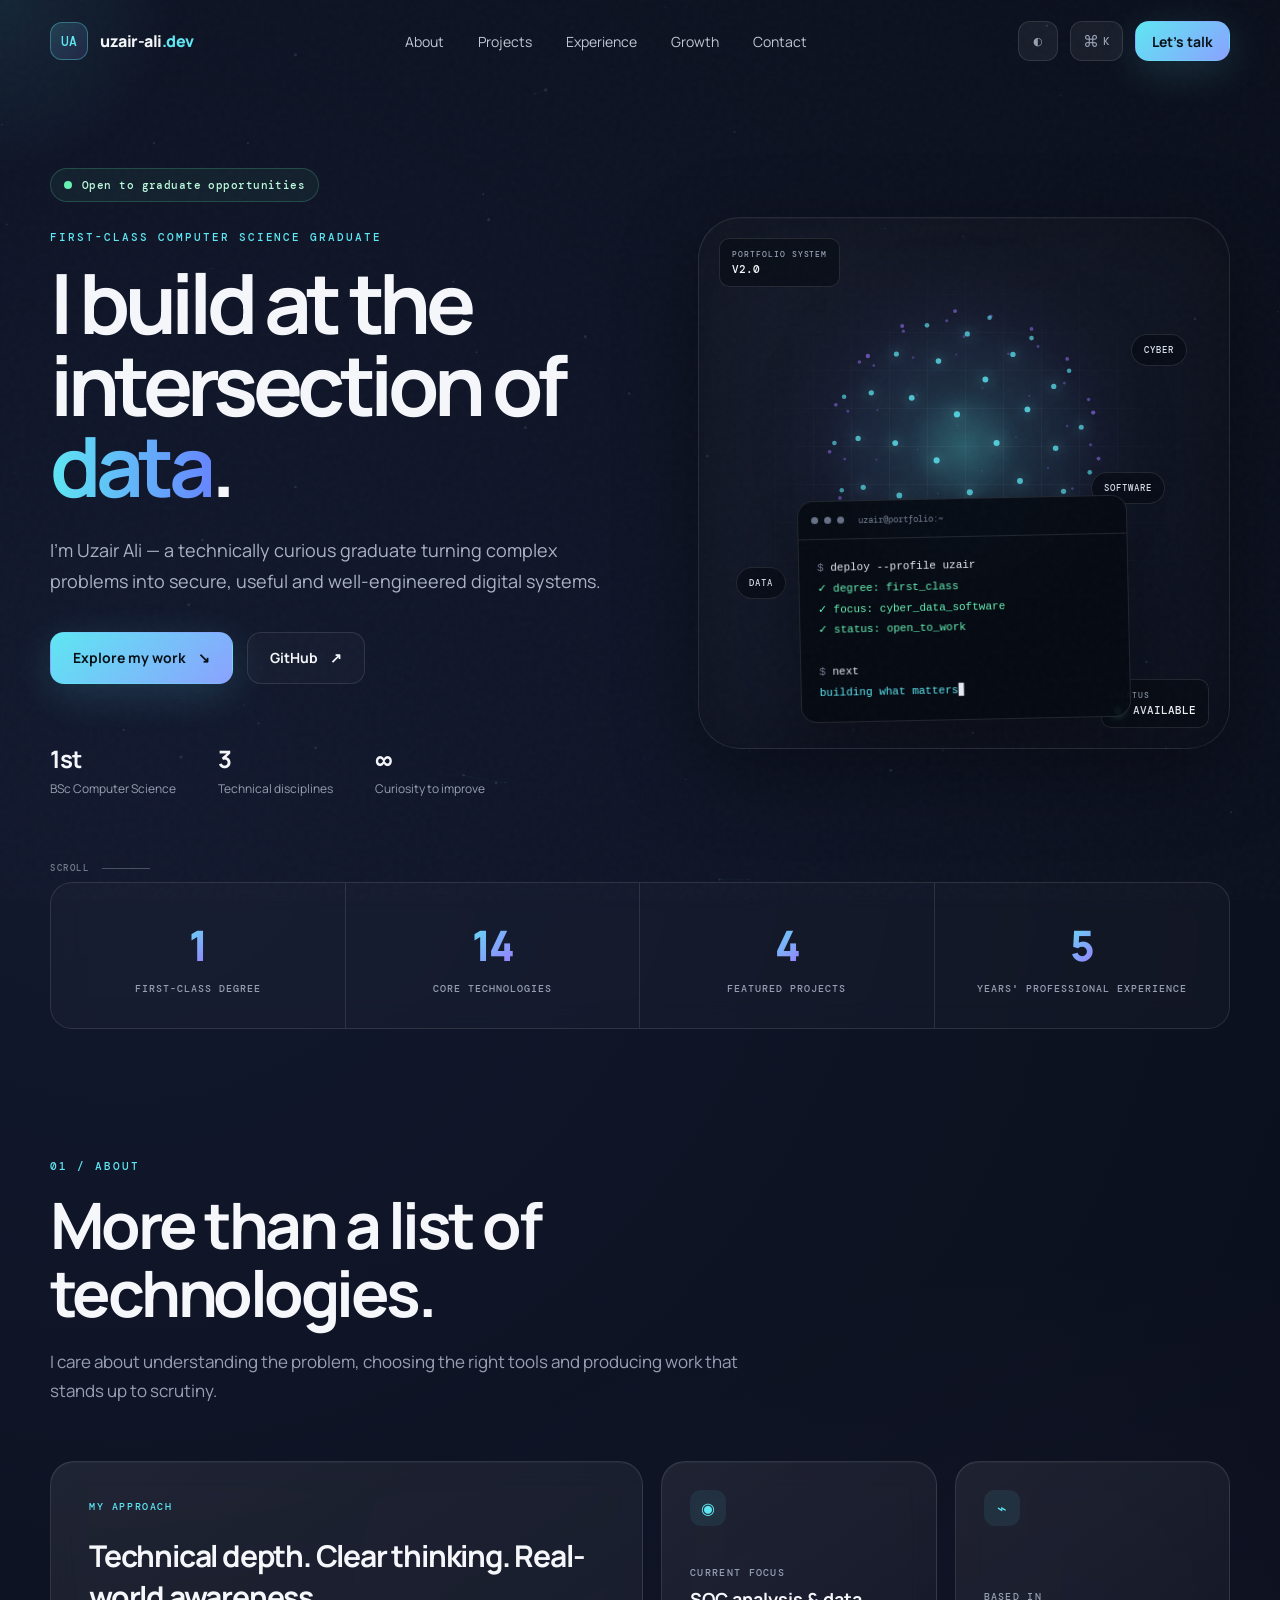
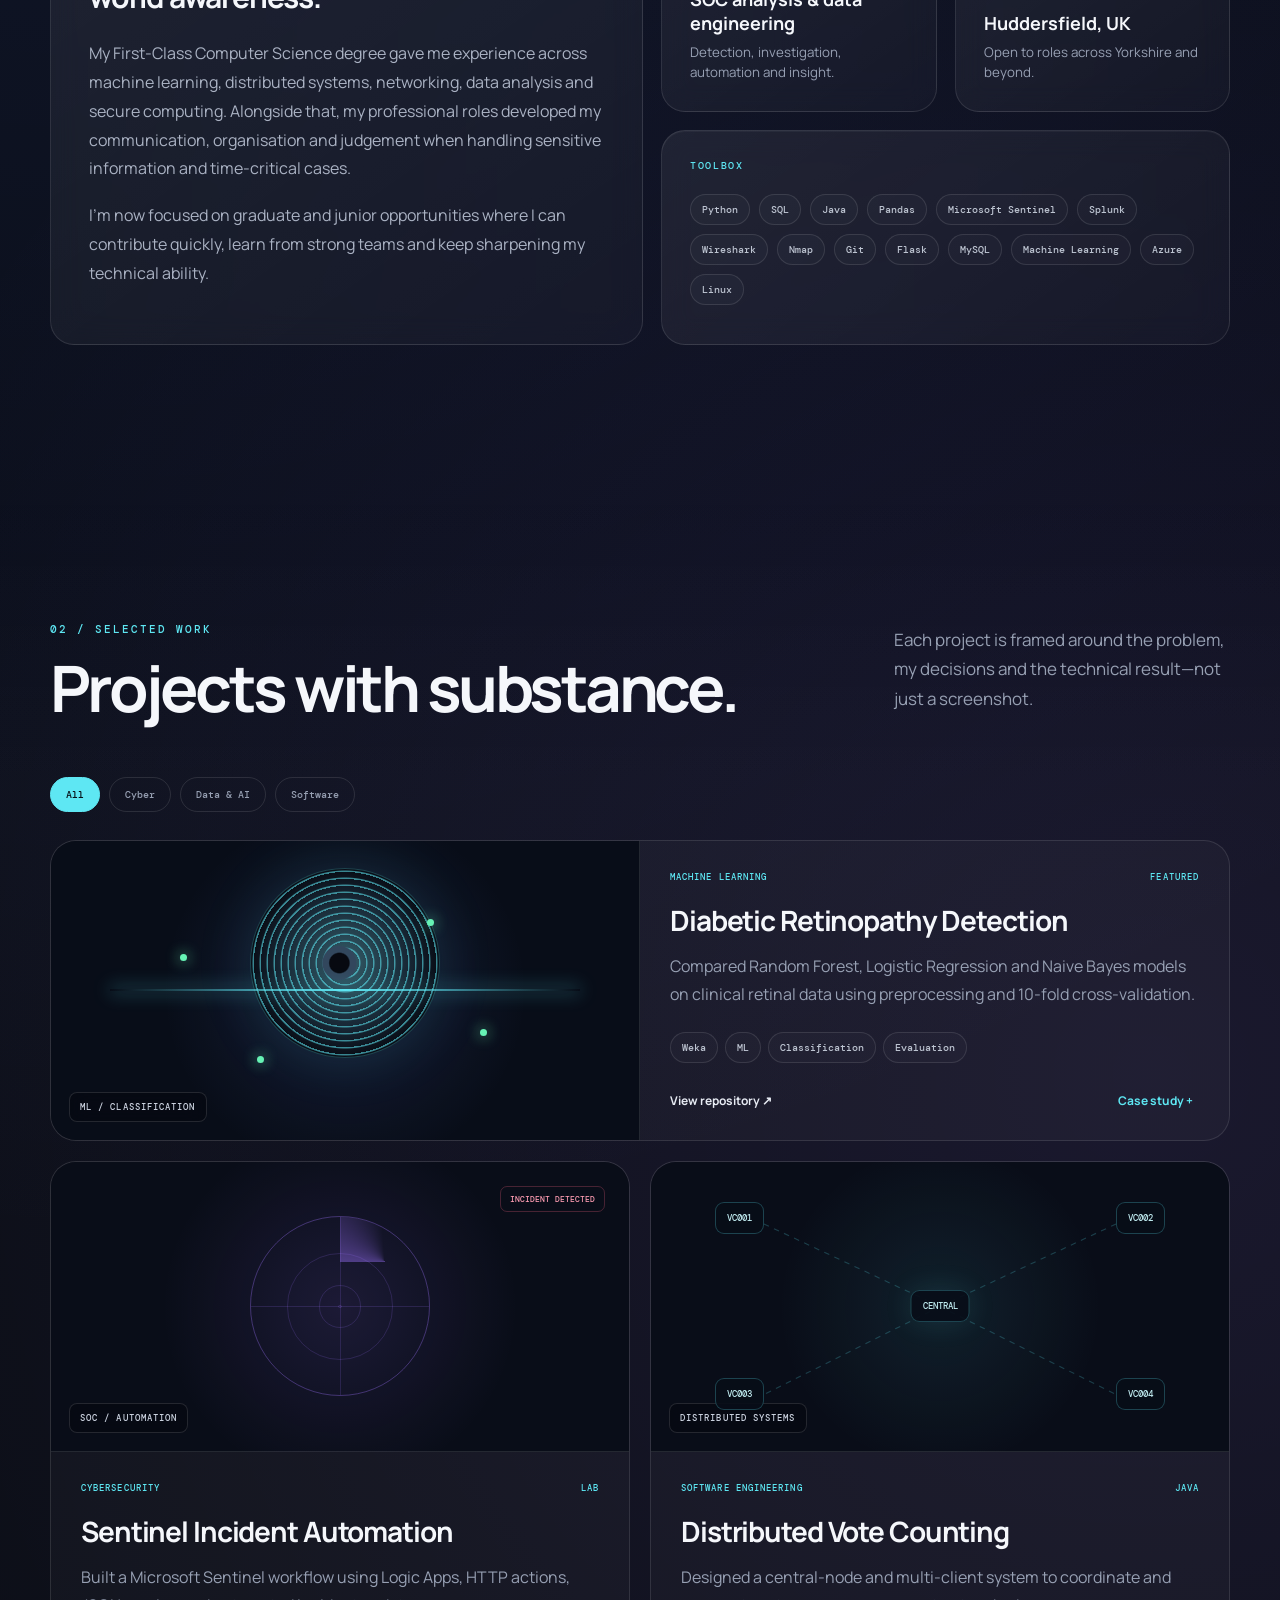
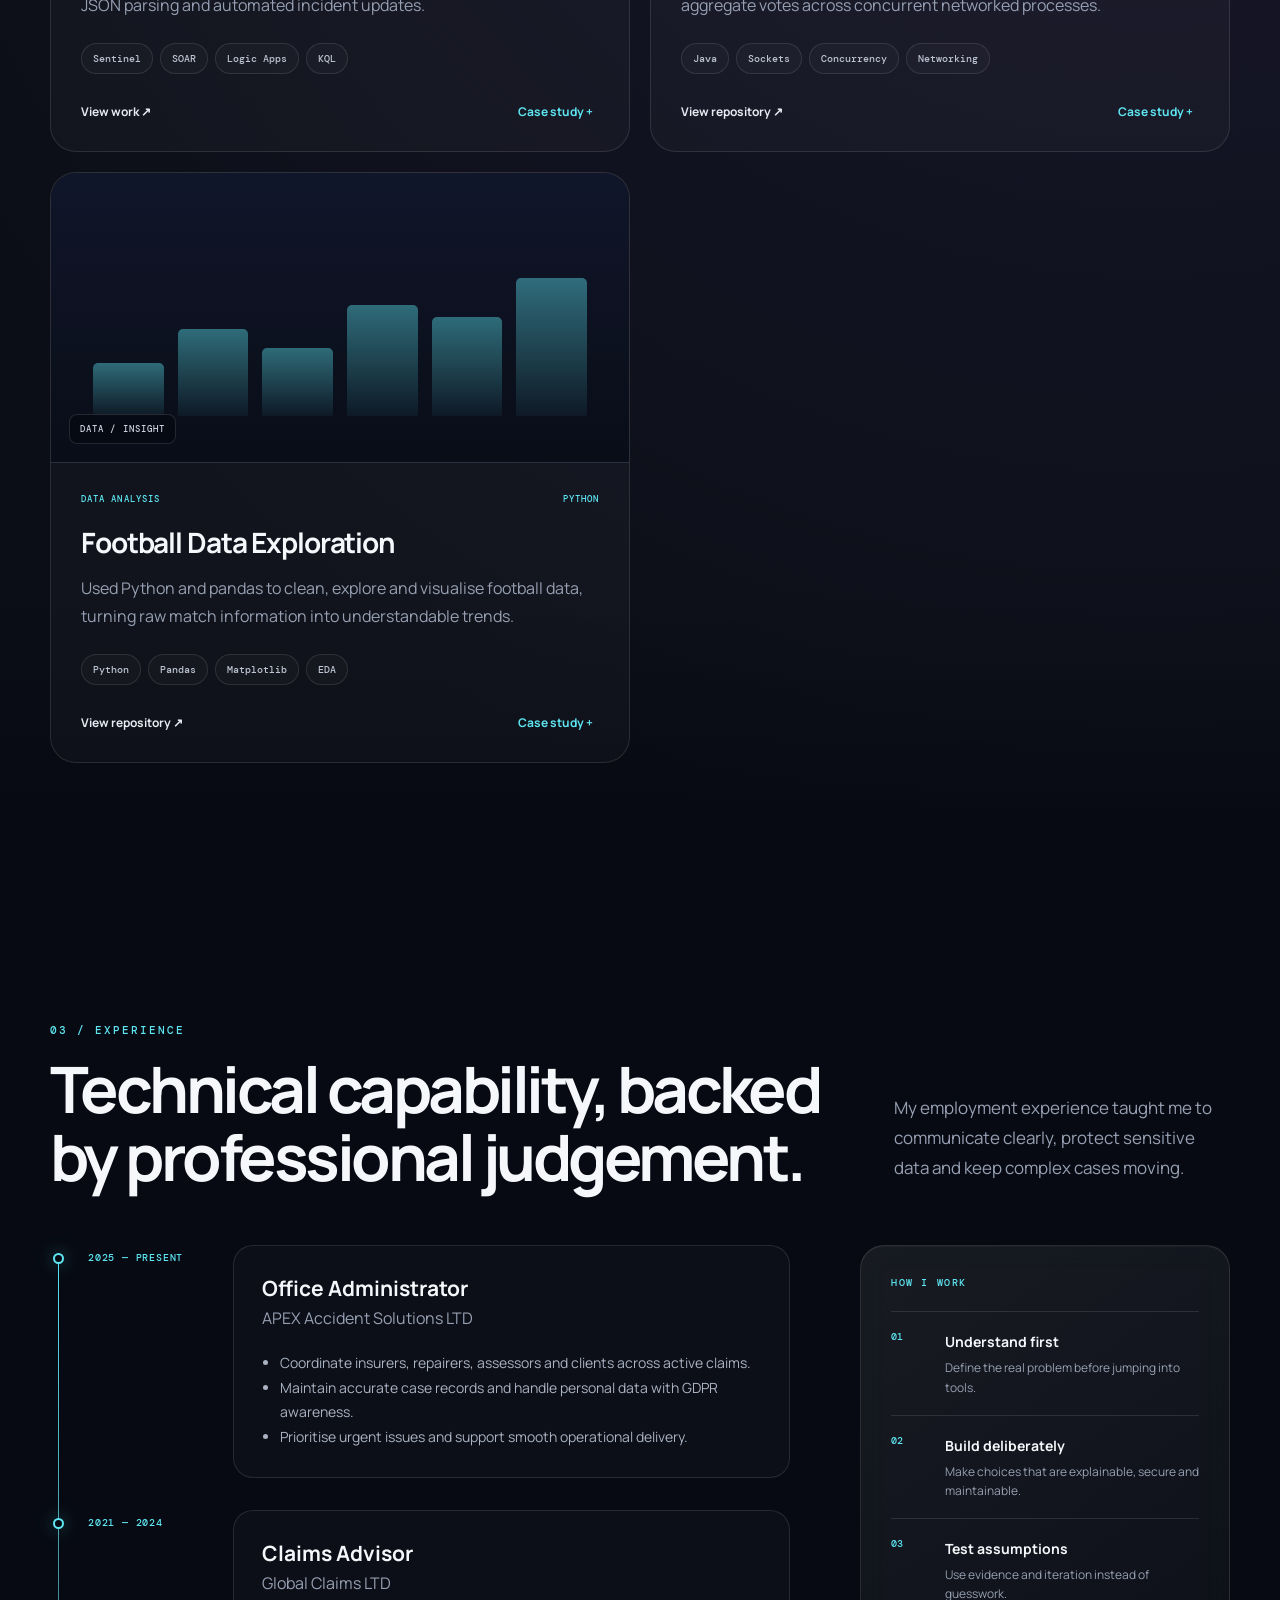
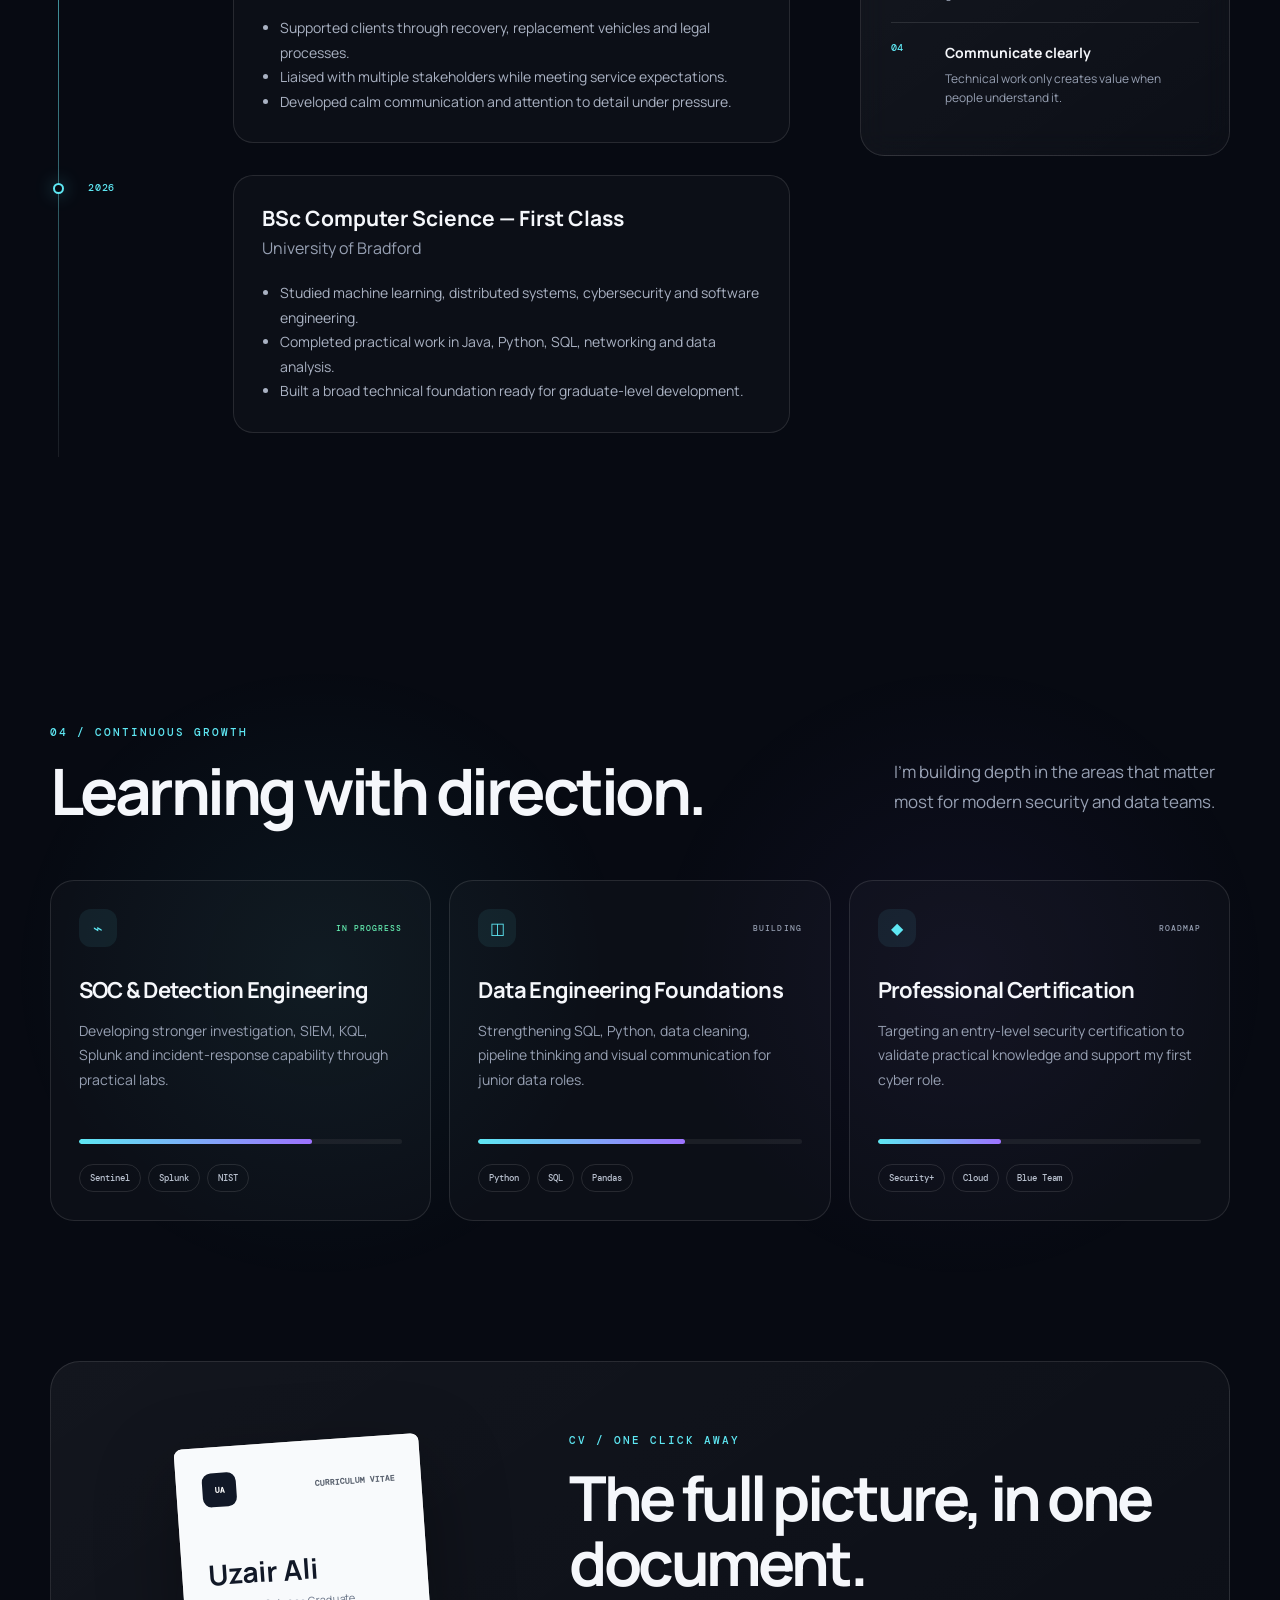
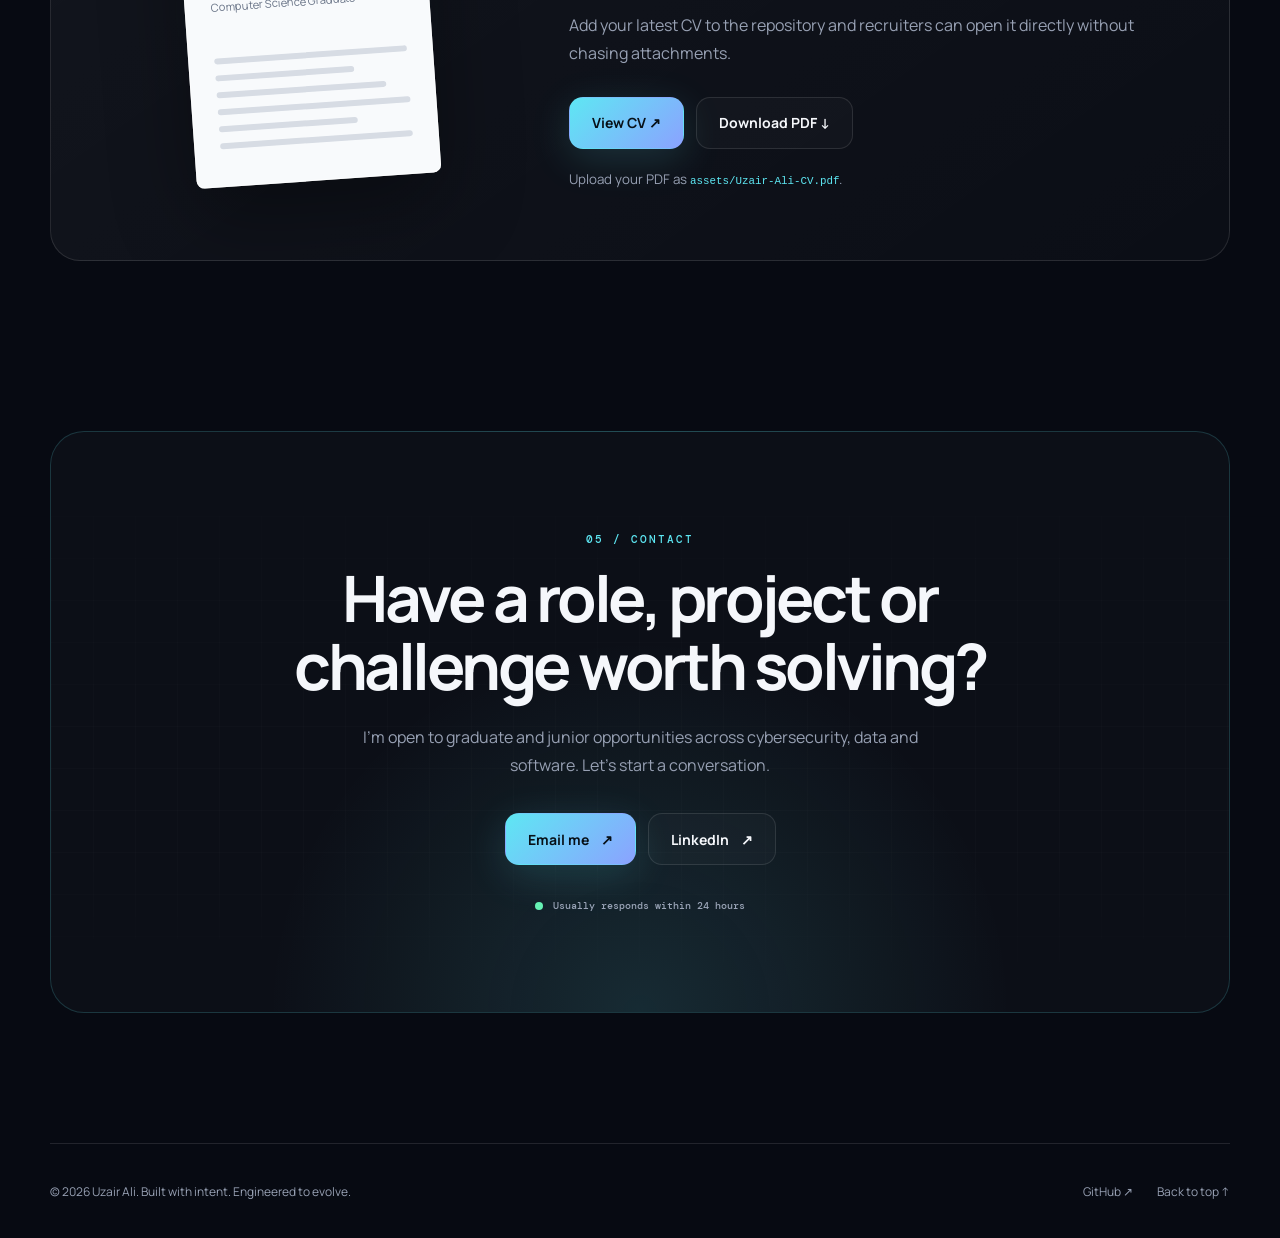
==== commit 2fc858f2: "Add files via upload" ====
--- a/index.html
+++ b/index.html
@@ -12,6 +12,8 @@
   <meta property="og:url" content="https://uzair-ali.dev" />
 
   <title>Uzair Ali — Cybersecurity, Data & Software</title>
+  <link rel="icon" href="assets/favicon.svg" type="image/svg+xml" />
+  <link rel="manifest" href="site.webmanifest" />
   <link rel="stylesheet" href="styles.css" />
   <script defer src="script.js"></script>
 </head>
@@ -32,10 +34,14 @@
         <a href="#about">About</a>
         <a href="#projects">Projects</a>
         <a href="#experience">Experience</a>
+        <a href="#growth">Growth</a>
         <a href="#contact">Contact</a>
       </div>
 
       <div class="nav-actions">
+        <button class="icon-button theme-button" id="theme-button" aria-label="Toggle theme" title="Toggle theme">
+          <span id="theme-icon">◐</span>
+        </button>
         <button class="icon-button" id="command-button" aria-label="Open command menu" title="Command menu">
           <span>⌘</span><span>K</span>
         </button>
@@ -50,6 +56,7 @@
       <a href="#about">About</a>
       <a href="#projects">Projects</a>
       <a href="#experience">Experience</a>
+      <a href="#growth">Growth</a>
       <a href="#contact">Contact</a>
     </div>
   </header>
@@ -102,43 +109,62 @@
       </div>
 
       <div class="hero-visual reveal" data-delay="120">
-        <div class="orbital-card">
-          <div class="orbit orbit-one"></div>
-          <div class="orbit orbit-two"></div>
-          <div class="orbit orbit-three"></div>
-
-          <div class="core">
-            <span class="core-label">SYSTEM</span>
-            <strong>ONLINE</strong>
-            <small>Portfolio v1.0</small>
-          </div>
-
-          <span class="tech-node node-python">Python</span>
-          <span class="tech-node node-sql">SQL</span>
-          <span class="tech-node node-siem">SIEM</span>
-          <span class="tech-node node-java">Java</span>
-
-          <div class="terminal-card">
+        <div class="hero-stage" id="hero-stage">
+          <canvas id="hero-3d" aria-label="Interactive animated technology sphere"></canvas>
+
+          <div class="hero-hud hud-top">
+            <span>PORTFOLIO SYSTEM</span>
+            <strong>V2.0</strong>
+          </div>
+
+          <div class="hero-hud hud-bottom">
+            <span>STATUS</span>
+            <strong><i></i> AVAILABLE</strong>
+          </div>
+
+          <div class="floating-chip chip-one">CYBER</div>
+          <div class="floating-chip chip-two">DATA</div>
+          <div class="floating-chip chip-three">SOFTWARE</div>
+
+          <div class="terminal-card terminal-v2">
             <div class="terminal-top">
               <span></span><span></span><span></span>
               <p>uzair@portfolio:~</p>
             </div>
-            <pre><code><span class="terminal-muted">$</span> whoami
-Uzair Ali
-
-<span class="terminal-muted">$</span> focus --current
-<span class="terminal-green">cyber · data · software</span>
-
-<span class="terminal-muted">$</span> status
-<span class="terminal-green">ready_to_build</span><span class="caret">▋</span></code></pre>
-          </div>
-        </div>
-      </div>
+            <pre><code><span class="terminal-muted">$</span> deploy --profile uzair
+<span class="terminal-green">✓ degree: first_class</span>
+<span class="terminal-green">✓ focus: cyber_data_software</span>
+<span class="terminal-green">✓ status: open_to_work</span>
+
+<span class="terminal-muted">$</span> next
+<span class="terminal-cyan">building what matters</span><span class="caret">▋</span></code></pre>
+          </div>
+        </div>
+      </div></div>
 
       <a class="scroll-indicator" href="#about" aria-label="Scroll to about">
         <span>Scroll</span>
         <i></i>
       </a>
+    </section>
+
+    <section class="stats-strip container reveal" aria-label="Portfolio statistics">
+      <div class="stat-block">
+        <span class="stat-number" data-count="1">0</span>
+        <p>First-Class Degree</p>
+      </div>
+      <div class="stat-block">
+        <span class="stat-number" data-count="14">0</span>
+        <p>Core Technologies</p>
+      </div>
+      <div class="stat-block">
+        <span class="stat-number" data-count="4">0</span>
+        <p>Featured Projects</p>
+      </div>
+      <div class="stat-block">
+        <span class="stat-number" data-count="5">0</span>
+        <p>Years' Professional Experience</p>
+      </div>
     </section>
 
     <section class="section container" id="about">
@@ -389,11 +415,85 @@
       </div>
     </section>
 
+    <section class="section growth-section" id="growth">
+      <div class="container">
+        <div class="section-heading split-heading reveal">
+          <div>
+            <p class="eyebrow">04 / CONTINUOUS GROWTH</p>
+            <h2>Learning with direction.</h2>
+          </div>
+          <p>I’m building depth in the areas that matter most for modern security and data teams.</p>
+        </div>
+
+        <div class="growth-grid">
+          <article class="growth-card reveal">
+            <div class="growth-card-top">
+              <span class="growth-icon">⌁</span>
+              <span class="growth-status active">IN PROGRESS</span>
+            </div>
+            <h3>SOC & Detection Engineering</h3>
+            <p>Developing stronger investigation, SIEM, KQL, Splunk and incident-response capability through practical labs.</p>
+            <div class="progress-track"><i style="--progress:72%"></i></div>
+            <div class="growth-tags"><span>Sentinel</span><span>Splunk</span><span>NIST</span></div>
+          </article>
+
+          <article class="growth-card reveal" data-delay="80">
+            <div class="growth-card-top">
+              <span class="growth-icon">◫</span>
+              <span class="growth-status">BUILDING</span>
+            </div>
+            <h3>Data Engineering Foundations</h3>
+            <p>Strengthening SQL, Python, data cleaning, pipeline thinking and visual communication for junior data roles.</p>
+            <div class="progress-track"><i style="--progress:64%"></i></div>
+            <div class="growth-tags"><span>Python</span><span>SQL</span><span>Pandas</span></div>
+          </article>
+
+          <article class="growth-card reveal" data-delay="140">
+            <div class="growth-card-top">
+              <span class="growth-icon">◆</span>
+              <span class="growth-status">ROADMAP</span>
+            </div>
+            <h3>Professional Certification</h3>
+            <p>Targeting an entry-level security certification to validate practical knowledge and support my first cyber role.</p>
+            <div class="progress-track"><i style="--progress:38%"></i></div>
+            <div class="growth-tags"><span>Security+</span><span>Cloud</span><span>Blue Team</span></div>
+          </article>
+        </div>
+      </div>
+    </section>
+
+    <section class="section cv-section">
+      <div class="container">
+        <div class="cv-panel reveal">
+          <div class="cv-preview">
+            <div class="cv-sheet">
+              <div class="cv-sheet-head"><b>UA</b><span>CURRICULUM VITAE</span></div>
+              <h3>Uzair Ali</h3>
+              <p>Computer Science Graduate</p>
+              <div class="cv-lines">
+                <i></i><i></i><i></i><i></i><i></i><i></i>
+              </div>
+            </div>
+          </div>
+          <div class="cv-copy">
+            <p class="eyebrow">CV / ONE CLICK AWAY</p>
+            <h2>The full picture, in one document.</h2>
+            <p>Add your latest CV to the repository and recruiters can open it directly without chasing attachments.</p>
+            <div class="cv-actions">
+              <a class="button button-primary" href="assets/Uzair-Ali-CV.pdf" target="_blank">View CV ↗</a>
+              <a class="button button-ghost" href="assets/Uzair-Ali-CV.pdf" download>Download PDF ↓</a>
+            </div>
+            <small>Upload your PDF as <code>assets/Uzair-Ali-CV.pdf</code>.</small>
+          </div>
+        </div>
+      </div>
+    </section>
+
     <section class="section contact-section" id="contact">
       <div class="container">
         <div class="contact-panel reveal">
           <div class="contact-grid-bg" aria-hidden="true"></div>
-          <p class="eyebrow">04 / CONTACT</p>
+          <p class="eyebrow">05 / CONTACT</p>
           <h2>Have a role, project or challenge worth solving?</h2>
           <p>
             I’m open to graduate and junior opportunities across cybersecurity, data and software.
@@ -418,7 +518,7 @@
   </main>
 
   <footer class="footer container">
-    <p>© <span id="year"></span> Uzair Ali. Built with intent.</p>
+    <p>© <span id="year"></span> Uzair Ali. Built with intent. Engineered to evolve.</p>
     <div>
       <a href="https://github.com/Uzair-6" target="_blank" rel="noreferrer">GitHub ↗</a>
       <a href="#home">Back to top ↑</a>
@@ -446,6 +546,7 @@
         <button data-target="#about"><span>◎</span><strong>About</strong><small>Who I am</small></button>
         <button data-target="#projects"><span>◇</span><strong>Projects</strong><small>See selected work</small></button>
         <button data-target="#experience"><span>↯</span><strong>Experience</strong><small>View my journey</small></button>
+        <button data-target="#growth"><span>△</span><strong>Growth</strong><small>See my roadmap</small></button>
         <button data-target="#contact"><span>✉</span><strong>Contact</strong><small>Start a conversation</small></button>
         <a href="https://github.com/Uzair-6" target="_blank" rel="noreferrer"><span>⌘</span><strong>GitHub</strong><small>Open profile ↗</small></a>
       </div>
--- a/styles.css
+++ b/styles.css
@@ -662,3 +662,364 @@
   *, *::before, *::after { animation-duration: .01ms !important; animation-iteration-count: 1 !important; scroll-behavior: auto !important; transition-duration: .01ms !important; }
   .cursor-glow, #network-canvas { display: none; }
 }
+
+
+/* =========================
+   VERSION 2 ADDITIONS
+   ========================= */
+
+:root {
+  --page-glow: rgba(94,231,243,.08);
+}
+
+body.light {
+  --bg: #eef3f8;
+  --bg-soft: #e5ebf2;
+  --surface: rgba(255,255,255,.72);
+  --surface-strong: rgba(255,255,255,.9);
+  --border: rgba(20,36,58,.12);
+  --text: #0b1320;
+  --muted: #5d687a;
+  --shadow: 0 24px 80px rgba(48,65,88,.15);
+  background:
+    radial-gradient(circle at 10% 10%, rgba(102,134,255,.15), transparent 30%),
+    radial-gradient(circle at 90% 35%, rgba(157,114,255,.13), transparent 28%),
+    var(--bg);
+}
+
+body.light .nav-wrap.scrolled,
+body.light .mobile-menu,
+body.light .modal,
+body.light .command-box {
+  background: rgba(238,243,248,.9);
+}
+
+body.light .brand-mark,
+body.light .glass-card,
+body.light .project-card,
+body.light .timeline-card,
+body.light .growth-card,
+body.light .contact-panel,
+body.light .cv-panel {
+  box-shadow: inset 0 1px 0 rgba(255,255,255,.7);
+}
+
+body.light .terminal-card,
+body.light .hero-hud,
+body.light .floating-chip {
+  background: rgba(255,255,255,.8);
+  color: #111827;
+}
+
+.theme-button {
+  width: 40px;
+  justify-content: center;
+  padding: 0;
+}
+
+.stats-strip {
+  position: relative;
+  z-index: 2;
+  margin-top: -18px;
+  display: grid;
+  grid-template-columns: repeat(4, 1fr);
+  border: 1px solid var(--border);
+  border-radius: 22px;
+  background: rgba(255,255,255,.025);
+  backdrop-filter: blur(14px);
+  overflow: hidden;
+}
+
+.stat-block {
+  min-height: 145px;
+  padding: 28px;
+  display: grid;
+  place-items: center;
+  align-content: center;
+  text-align: center;
+  border-right: 1px solid var(--border);
+}
+
+.stat-block:last-child { border-right: 0; }
+.stat-number {
+  font-size: 42px;
+  font-weight: 800;
+  letter-spacing: -.05em;
+  background: linear-gradient(135deg, var(--cyan), var(--violet));
+  -webkit-background-clip: text;
+  background-clip: text;
+  color: transparent;
+}
+.stat-block p {
+  margin: 8px 0 0;
+  color: var(--muted);
+  font: 500 10px "DM Mono", monospace;
+  text-transform: uppercase;
+  letter-spacing: .1em;
+}
+
+.hero-stage {
+  position: relative;
+  width: min(100%, 590px);
+  aspect-ratio: 1;
+  border-radius: 42px;
+  border: 1px solid rgba(255,255,255,.08);
+  background:
+    radial-gradient(circle at 50% 45%, rgba(94,231,243,.10), transparent 36%),
+    linear-gradient(145deg, rgba(255,255,255,.035), rgba(255,255,255,.008));
+  overflow: hidden;
+  box-shadow: var(--shadow), inset 0 1px 0 rgba(255,255,255,.04);
+}
+
+.hero-stage::before,
+.hero-stage::after {
+  content: "";
+  position: absolute;
+  inset: 0;
+  pointer-events: none;
+}
+.hero-stage::before {
+  background-image:
+    linear-gradient(rgba(255,255,255,.04) 1px, transparent 1px),
+    linear-gradient(90deg, rgba(255,255,255,.04) 1px, transparent 1px);
+  background-size: 38px 38px;
+  mask-image: radial-gradient(circle, black 15%, transparent 70%);
+}
+.hero-stage::after {
+  box-shadow: inset 0 0 90px rgba(0,0,0,.32);
+}
+
+#hero-3d {
+  position: absolute;
+  inset: 0;
+  width: 100%;
+  height: 100%;
+}
+
+.hero-hud {
+  position: absolute;
+  z-index: 3;
+  display: grid;
+  gap: 3px;
+  padding: 10px 12px;
+  border: 1px solid var(--border);
+  border-radius: 10px;
+  background: rgba(7,11,20,.64);
+  backdrop-filter: blur(12px);
+}
+.hero-hud span { color: var(--muted); font: 500 8px "DM Mono", monospace; letter-spacing: .12em; }
+.hero-hud strong { font: 500 11px "DM Mono", monospace; }
+.hero-hud strong i {
+  display: inline-block;
+  width: 7px; height: 7px;
+  border-radius: 50%;
+  background: var(--green);
+  margin-right: 5px;
+  box-shadow: 0 0 10px var(--green);
+}
+.hud-top { top: 20px; left: 20px; }
+.hud-bottom { right: 20px; bottom: 20px; }
+
+.floating-chip {
+  position: absolute;
+  z-index: 3;
+  padding: 9px 12px;
+  border-radius: 999px;
+  border: 1px solid var(--border);
+  background: rgba(7,11,20,.7);
+  backdrop-filter: blur(10px);
+  color: #dce3ef;
+  font: 500 9px "DM Mono", monospace;
+  letter-spacing: .11em;
+  animation: floatChip 5s ease-in-out infinite;
+}
+.chip-one { top: 22%; right: 8%; }
+.chip-two { bottom: 28%; left: 7%; animation-delay: -1.5s; }
+.chip-three { top: 48%; right: 12%; animation-delay: -3s; }
+@keyframes floatChip {
+  0%,100% { transform: translateY(0); }
+  50% { transform: translateY(-9px); }
+}
+
+.terminal-v2 {
+  right: auto;
+  left: 50%;
+  bottom: 28px;
+  width: 330px;
+  transform: translateX(-50%) rotate(-1.2deg);
+}
+.terminal-cyan { color: var(--cyan); }
+
+.growth-section {
+  background:
+    radial-gradient(circle at 25% 50%, rgba(94,231,243,.06), transparent 30%),
+    radial-gradient(circle at 75% 50%, rgba(157,114,255,.06), transparent 30%);
+}
+.growth-grid {
+  display: grid;
+  grid-template-columns: repeat(3, 1fr);
+  gap: 18px;
+}
+.growth-card {
+  border: 1px solid var(--border);
+  border-radius: 24px;
+  padding: 28px;
+  background: rgba(255,255,255,.025);
+  transition: transform .35s ease, border-color .35s ease;
+}
+.growth-card:hover {
+  transform: translateY(-7px);
+  border-color: rgba(94,231,243,.3);
+}
+.growth-card-top {
+  display: flex;
+  align-items: center;
+  justify-content: space-between;
+}
+.growth-icon {
+  width: 38px;
+  height: 38px;
+  display: grid;
+  place-items: center;
+  border-radius: 12px;
+  color: var(--cyan);
+  background: rgba(94,231,243,.08);
+}
+.growth-status {
+  color: var(--muted);
+  font: 500 8px "DM Mono", monospace;
+  letter-spacing: .13em;
+}
+.growth-status.active { color: var(--green); }
+.growth-card h3 {
+  margin: 28px 0 12px;
+  font-size: 22px;
+  letter-spacing: -.035em;
+}
+.growth-card p {
+  min-height: 96px;
+  color: var(--muted);
+  line-height: 1.75;
+  font-size: 14px;
+}
+.progress-track {
+  height: 5px;
+  border-radius: 99px;
+  background: rgba(255,255,255,.06);
+  overflow: hidden;
+  margin: 24px 0 20px;
+}
+.progress-track i {
+  display: block;
+  width: var(--progress);
+  height: 100%;
+  border-radius: inherit;
+  background: linear-gradient(90deg, var(--cyan), var(--violet));
+  transform-origin: left;
+  animation: growTrack 1.6s ease both;
+}
+@keyframes growTrack { from { transform: scaleX(0); } }
+.growth-tags { display: flex; flex-wrap: wrap; gap: 7px; }
+.growth-tags span {
+  border: 1px solid var(--border);
+  border-radius: 999px;
+  padding: 7px 10px;
+  color: #b9c1cf;
+  font: 500 9px "DM Mono", monospace;
+}
+
+.cv-section { padding-top: 10px; }
+.cv-panel {
+  display: grid;
+  grid-template-columns: .8fr 1.2fr;
+  gap: 60px;
+  align-items: center;
+  padding: 54px;
+  border: 1px solid var(--border);
+  border-radius: 30px;
+  background: linear-gradient(145deg, rgba(255,255,255,.05), rgba(255,255,255,.018));
+  overflow: hidden;
+}
+.cv-preview {
+  min-height: 390px;
+  display: grid;
+  place-items: center;
+  position: relative;
+}
+.cv-preview::before {
+  content: "";
+  position: absolute;
+  width: 290px;
+  height: 290px;
+  border-radius: 50%;
+  background: radial-gradient(circle, rgba(94,231,243,.15), transparent 65%);
+  filter: blur(12px);
+}
+.cv-sheet {
+  position: relative;
+  z-index: 1;
+  width: 245px;
+  min-height: 340px;
+  padding: 26px;
+  color: #111827;
+  background: #f8fafc;
+  border-radius: 8px;
+  box-shadow: 0 30px 80px rgba(0,0,0,.35);
+  transform: rotate(-4deg);
+}
+.cv-sheet::after {
+  content: "";
+  position: absolute;
+  inset: 0;
+  border-radius: inherit;
+  border: 1px solid rgba(255,255,255,.7);
+  pointer-events: none;
+}
+.cv-sheet-head {
+  display: flex;
+  justify-content: space-between;
+  align-items: center;
+  font: 600 8px "DM Mono", monospace;
+  color: #5c6471;
+}
+.cv-sheet-head b {
+  display: grid;
+  place-items: center;
+  width: 34px; height: 34px;
+  border-radius: 9px;
+  background: #111827;
+  color: #fff;
+}
+.cv-sheet h3 { margin: 48px 0 6px; font-size: 28px; }
+.cv-sheet p { margin: 0; color: #687386; font-size: 11px; }
+.cv-lines { display: grid; gap: 11px; margin-top: 44px; }
+.cv-lines i { height: 6px; border-radius: 99px; background: #d7dce4; }
+.cv-lines i:nth-child(2), .cv-lines i:nth-child(5) { width: 72%; }
+.cv-lines i:nth-child(3) { width: 88%; }
+.cv-copy h2 { font-size: clamp(38px, 5vw, 62px); line-height: 1.05; letter-spacing: -.055em; margin: 0; }
+.cv-copy > p:not(.eyebrow) { color: var(--muted); line-height: 1.75; max-width: 580px; }
+.cv-actions { display: flex; flex-wrap: wrap; gap: 12px; margin: 30px 0 18px; }
+.cv-copy small { color: var(--muted); }
+.cv-copy code { color: var(--cyan); }
+
+@media (max-width: 980px) {
+  .stats-strip { grid-template-columns: repeat(2, 1fr); }
+  .stat-block:nth-child(2) { border-right: 0; }
+  .stat-block:nth-child(-n+2) { border-bottom: 1px solid var(--border); }
+  .growth-grid { grid-template-columns: 1fr; }
+  .growth-card p { min-height: 0; }
+  .cv-panel { grid-template-columns: 1fr; text-align: center; }
+  .cv-copy > p:not(.eyebrow) { margin-inline: auto; }
+  .cv-actions { justify-content: center; }
+}
+@media (max-width: 720px) {
+  .hero-stage { width: 390px; max-width: 112%; }
+  .terminal-v2 { width: 280px; bottom: 18px; }
+  .floating-chip { font-size: 7px; }
+  .stats-strip { margin-top: 0; }
+  .stat-block { min-height: 120px; padding: 20px 12px; }
+  .stat-number { font-size: 34px; }
+  .cv-panel { padding: 30px 20px; }
+  .cv-preview { min-height: 330px; }
+  .cv-sheet { transform: rotate(-2deg) scale(.9); }
+}
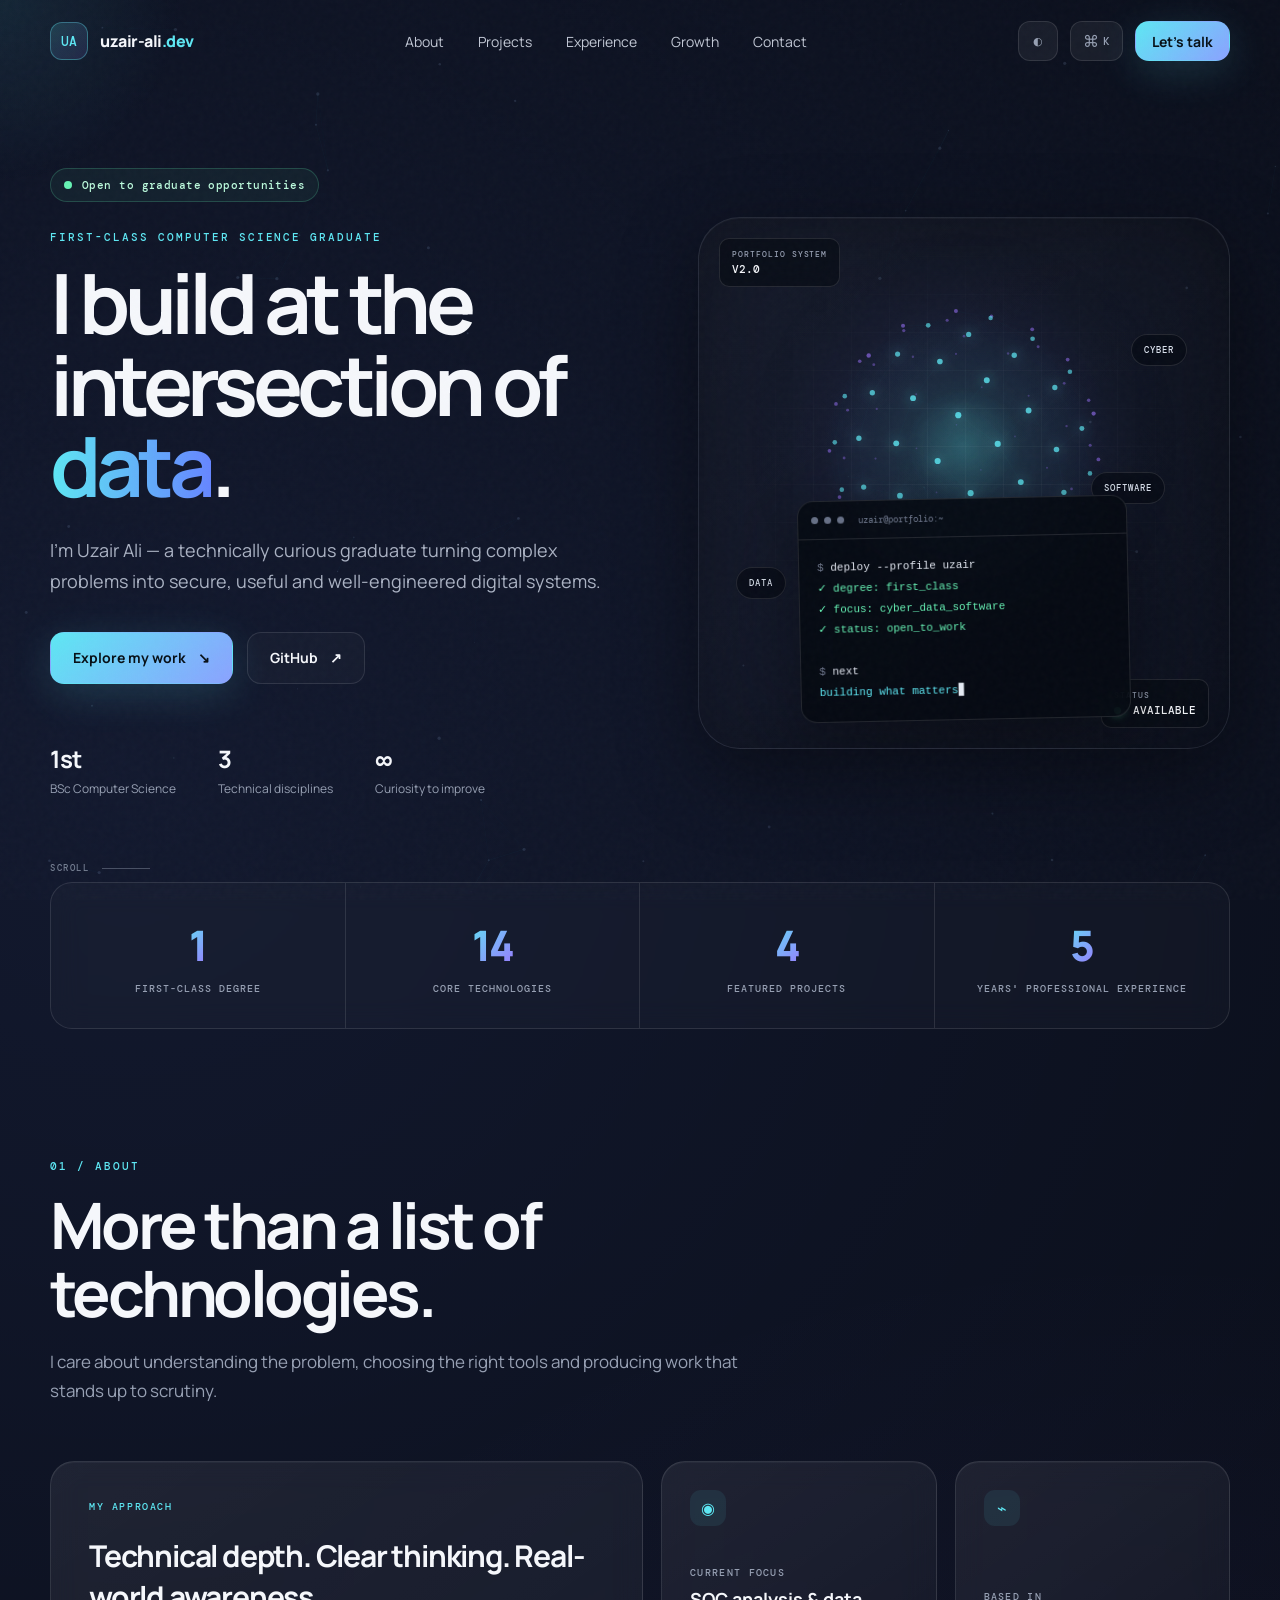
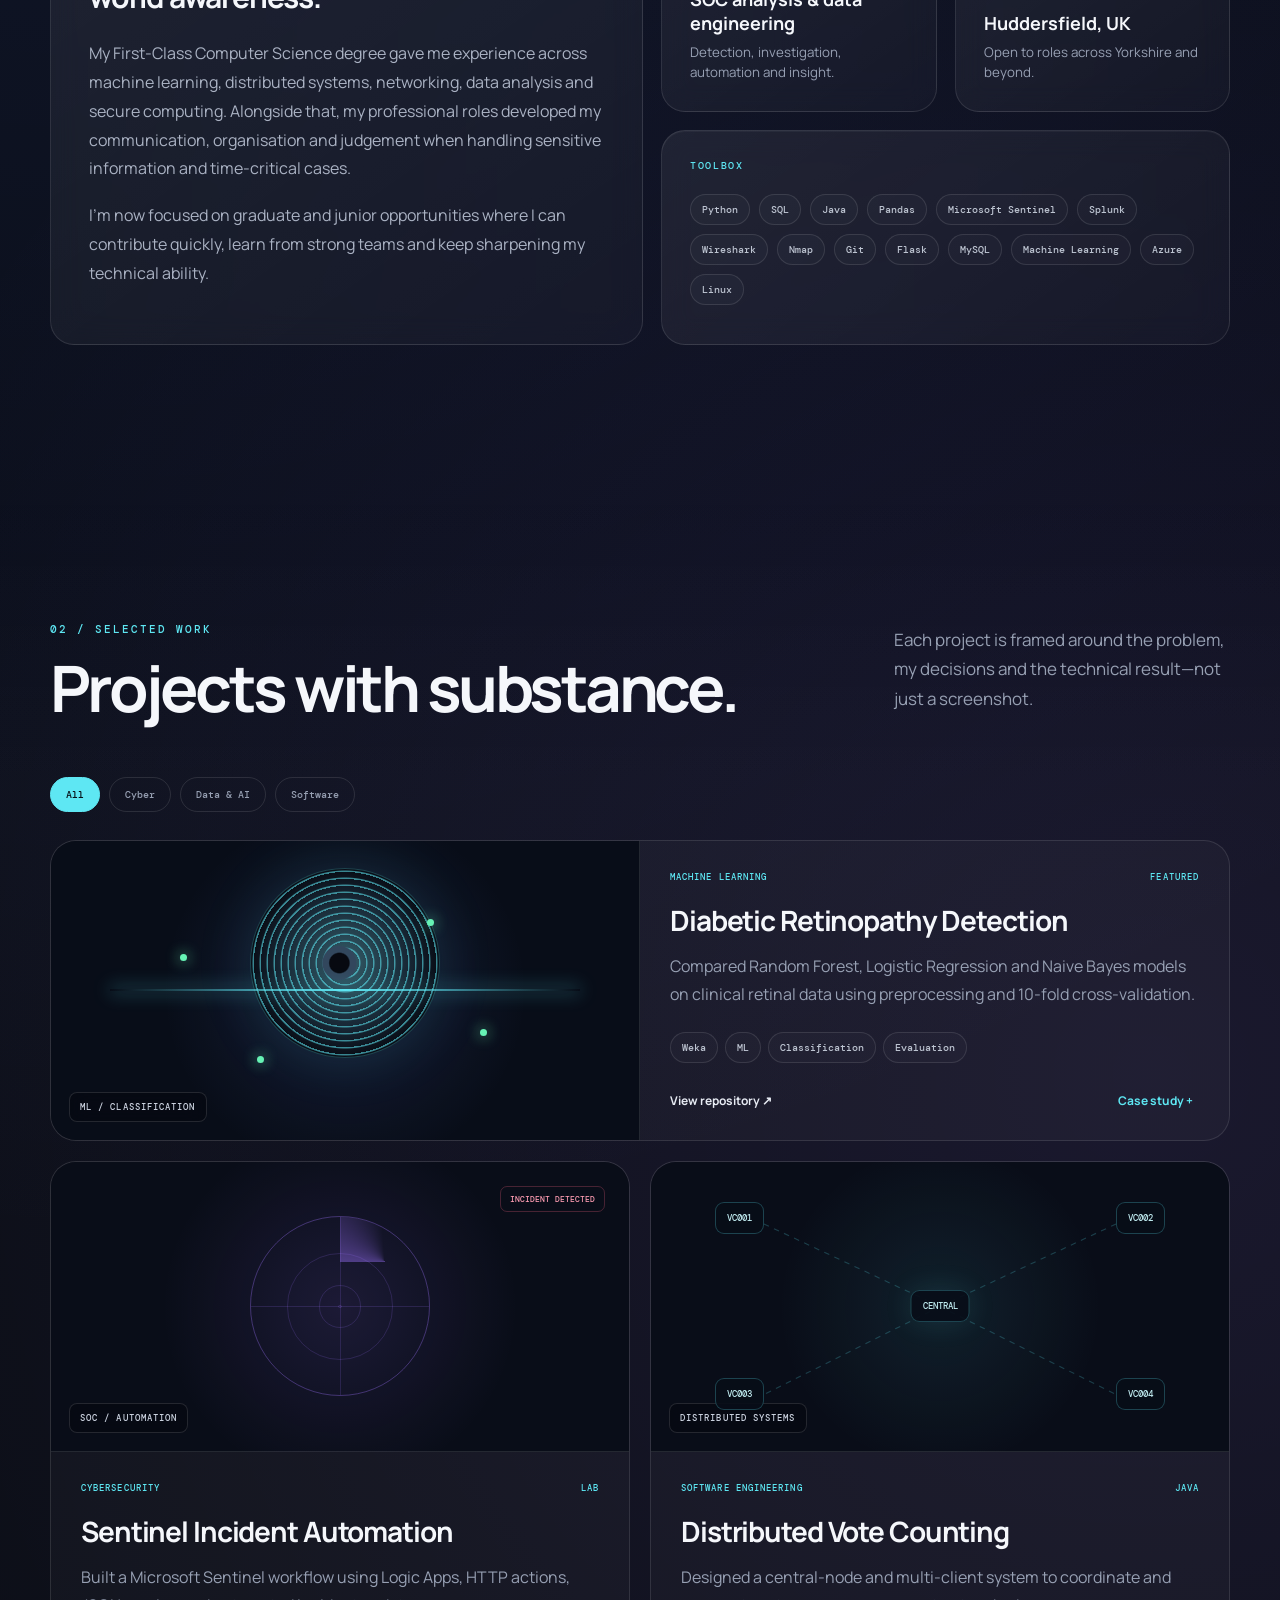
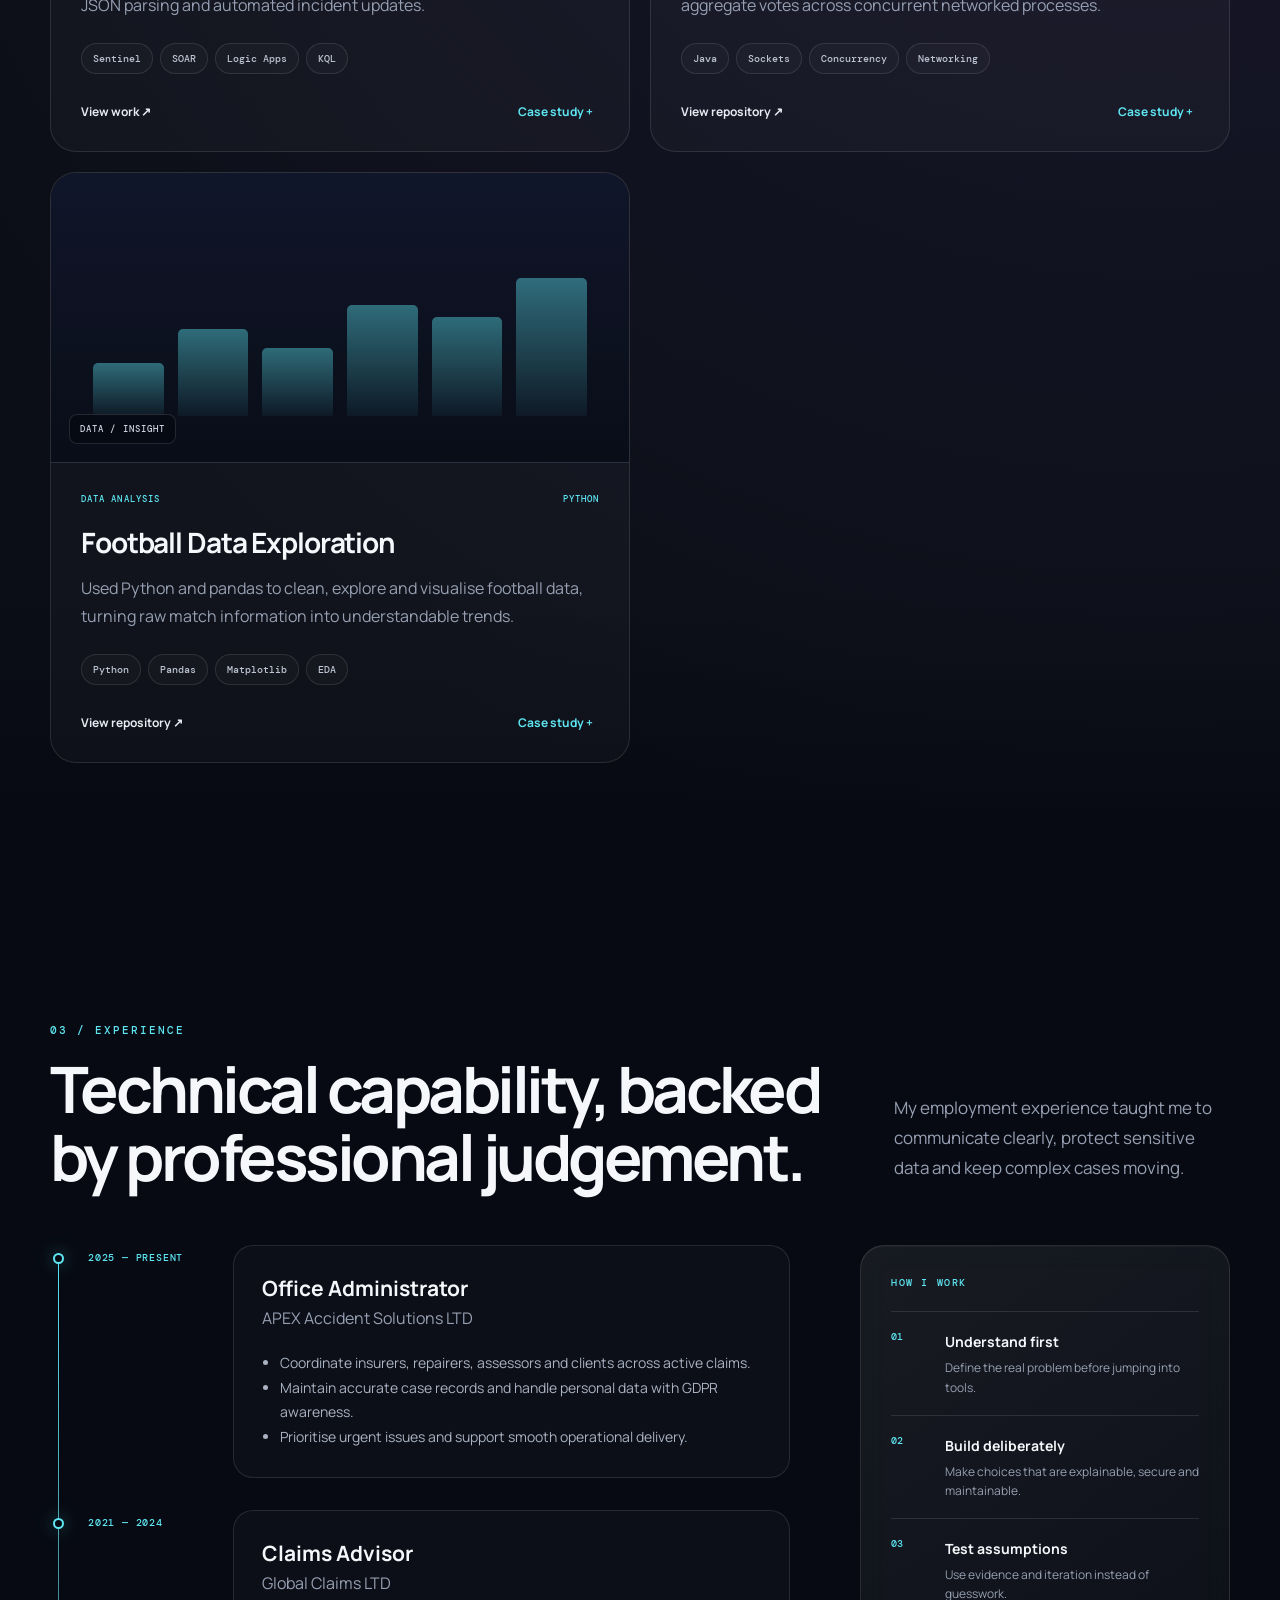
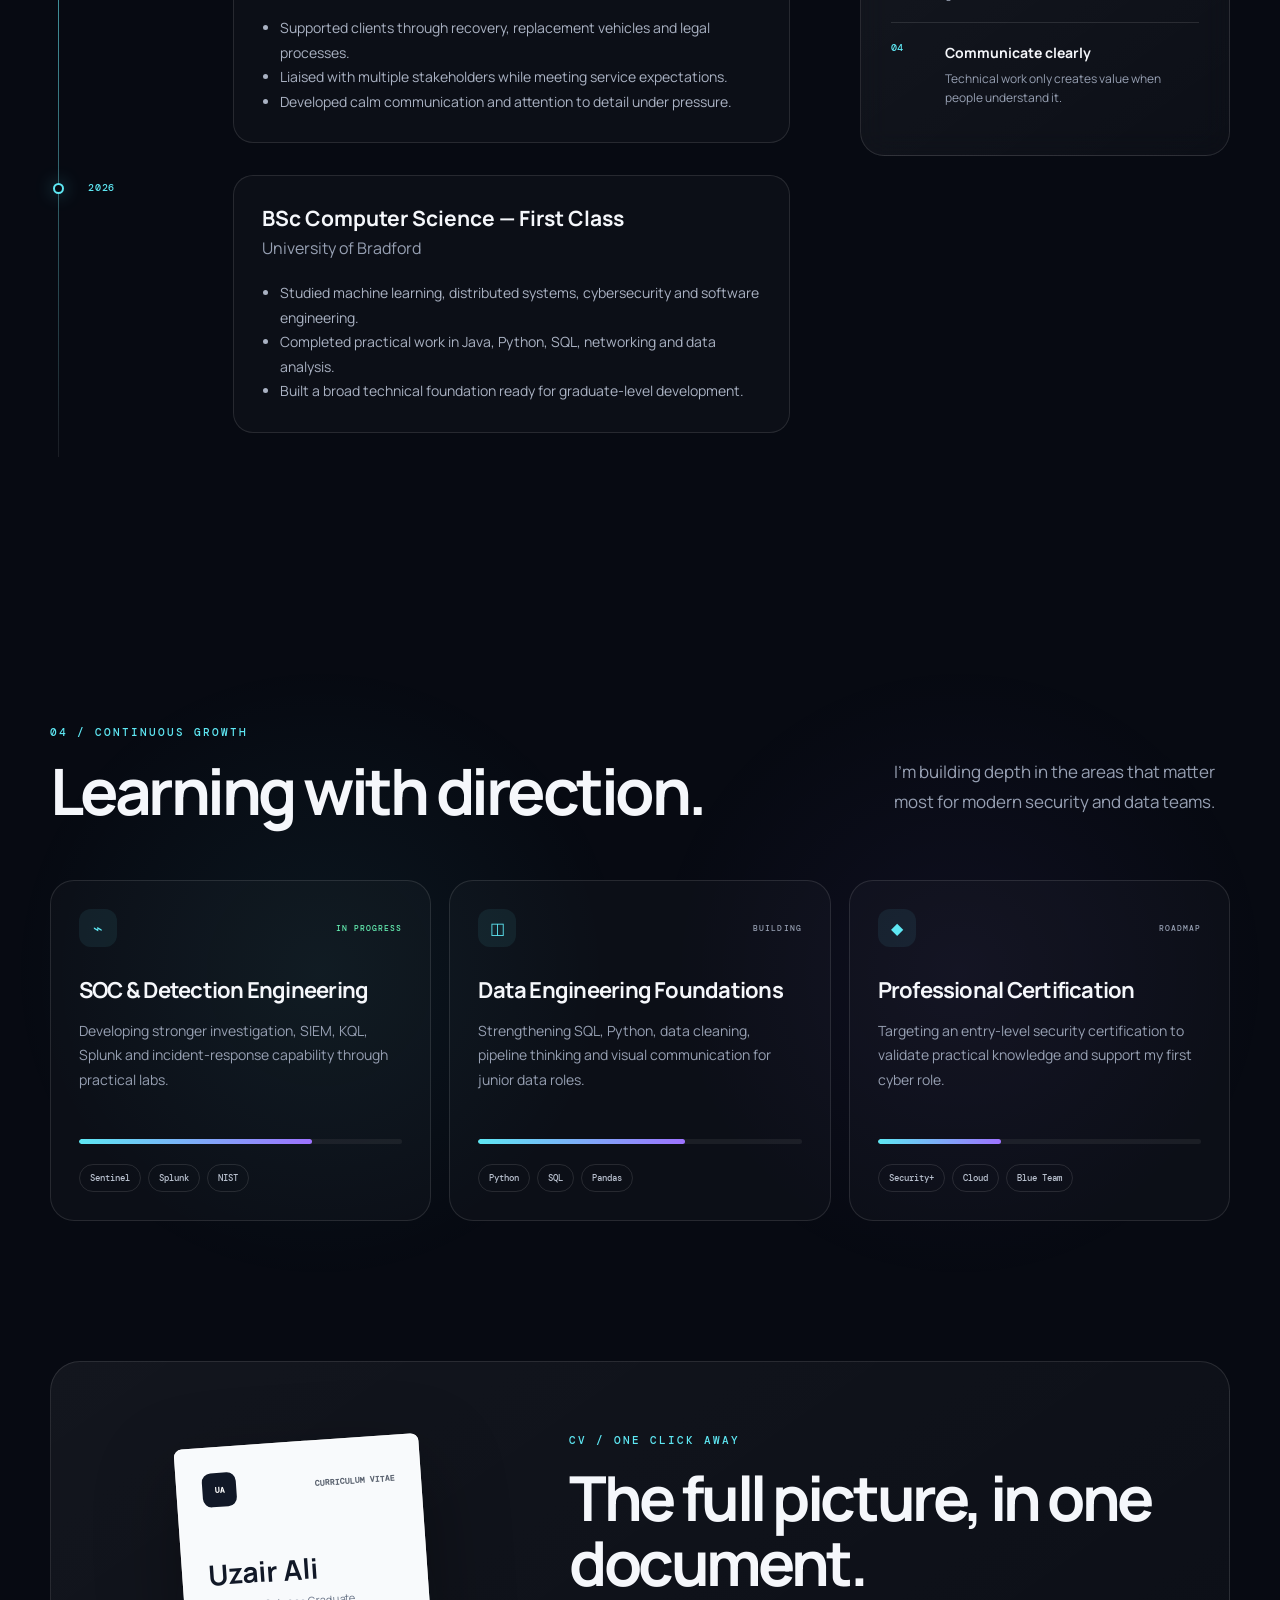
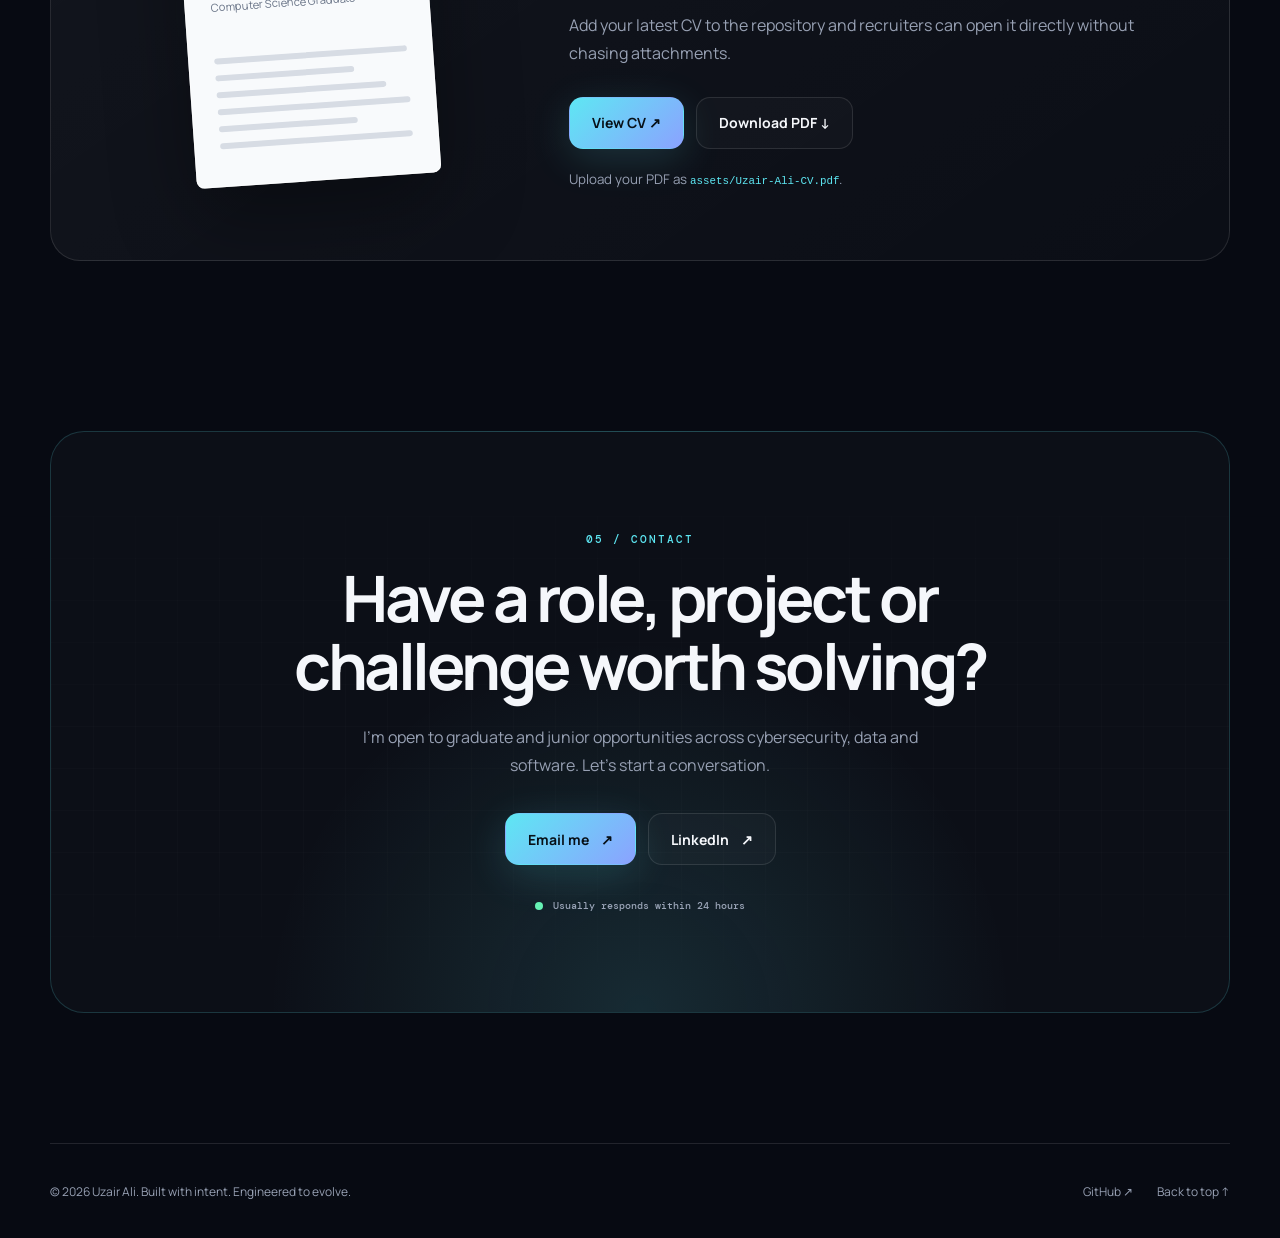
==== commit 62e5467b: "Add files via upload" ====
--- a/index.html
+++ b/index.html
@@ -140,7 +140,7 @@
 <span class="terminal-cyan">building what matters</span><span class="caret">▋</span></code></pre>
           </div>
         </div>
-      </div></div>
+      </div>
 
       <a class="scroll-indicator" href="#about" aria-label="Scroll to about">
         <span>Scroll</span>
--- a/styles.css
+++ b/styles.css
@@ -1023,3 +1023,269 @@
   .cv-preview { min-height: 330px; }
   .cv-sheet { transform: rotate(-2deg) scale(.9); }
 }
+
+
+/* =========================
+   V2 RESPONSIVE REPAIR
+   ========================= */
+
+.hero-copy,
+.hero-visual,
+.hero-stage {
+  min-width: 0;
+}
+
+.hero h1 {
+  overflow-wrap: normal;
+  word-break: normal;
+}
+
+.rotating-word {
+  white-space: nowrap;
+}
+
+@media (max-width: 980px) {
+  .hero {
+    min-height: auto;
+    grid-template-columns: minmax(0, 1fr);
+    align-items: start;
+    gap: 56px;
+    padding-top: 130px;
+    padding-bottom: 70px;
+  }
+
+  .hero-copy {
+    width: 100%;
+    max-width: 780px;
+    margin-inline: auto;
+  }
+
+  .hero-visual {
+    width: 100%;
+    min-height: 0;
+    display: flex;
+    justify-content: center;
+  }
+
+  .hero-stage {
+    width: min(100%, 560px);
+    max-width: 560px;
+    aspect-ratio: 1 / 1;
+  }
+
+  .stats-strip {
+    margin-top: 0;
+  }
+}
+
+@media (max-width: 720px) {
+  .nav {
+    height: 70px;
+  }
+
+  .mobile-menu {
+    top: 70px;
+  }
+
+  .brand {
+    gap: 9px;
+  }
+
+  .brand-mark {
+    width: 34px;
+    height: 34px;
+  }
+
+  .brand-text {
+    font-size: 15px;
+  }
+
+  .hero {
+    width: min(calc(100% - 28px), var(--container));
+    padding-top: 108px;
+    padding-bottom: 52px;
+    gap: 42px;
+  }
+
+  .availability {
+    max-width: 100%;
+    margin-bottom: 22px;
+    font-size: 9px;
+  }
+
+  .hero .eyebrow {
+    font-size: 9px;
+    letter-spacing: .13em;
+  }
+
+  .hero h1 {
+    width: 100%;
+    max-width: 100%;
+    font-size: clamp(40px, 12vw, 58px);
+    line-height: 1.02;
+    letter-spacing: -.055em;
+  }
+
+  .rotating-word {
+    display: inline;
+    white-space: normal;
+  }
+
+  .hero-description {
+    max-width: 520px;
+    margin-top: 22px;
+    margin-bottom: 26px;
+    font-size: 14px;
+    line-height: 1.65;
+  }
+
+  .hero-actions {
+    width: 100%;
+  }
+
+  .hero-actions .button {
+    min-width: 0;
+    flex: 1 1 150px;
+  }
+
+  .hero-proof {
+    width: 100%;
+    margin-top: 36px;
+    gap: 18px;
+    justify-content: space-between;
+  }
+
+  .hero-proof div {
+    min-width: 0;
+    flex: 1;
+  }
+
+  .hero-proof strong {
+    font-size: 20px;
+  }
+
+  .hero-proof span {
+    font-size: 9px;
+  }
+
+  .hero-visual {
+    width: 100%;
+    overflow: visible;
+  }
+
+  .hero-stage {
+    width: 100%;
+    max-width: 430px;
+    aspect-ratio: 1 / 1.08;
+    border-radius: 28px;
+  }
+
+  .hero-hud {
+    padding: 8px 9px;
+  }
+
+  .hud-top {
+    top: 14px;
+    left: 14px;
+  }
+
+  .hud-bottom {
+    right: 14px;
+    bottom: 14px;
+  }
+
+  .floating-chip {
+    padding: 7px 9px;
+  }
+
+  .chip-one {
+    top: 20%;
+    right: 5%;
+  }
+
+  .chip-two {
+    bottom: 30%;
+    left: 4%;
+  }
+
+  .chip-three {
+    top: 44%;
+    right: 5%;
+  }
+
+  .terminal-v2 {
+    width: min(270px, calc(100% - 36px));
+    left: 50%;
+    right: auto;
+    bottom: 22px;
+    transform: translateX(-50%);
+  }
+
+  .terminal-card pre {
+    font-size: 9px;
+    line-height: 1.65;
+  }
+
+  .stats-strip {
+    width: min(calc(100% - 28px), var(--container));
+    grid-template-columns: repeat(2, minmax(0, 1fr));
+  }
+
+  .stat-block {
+    min-width: 0;
+  }
+}
+
+@media (max-width: 440px) {
+  .hero {
+    padding-top: 96px;
+  }
+
+  .hero h1 {
+    font-size: clamp(38px, 11.5vw, 50px);
+  }
+
+  .hero-actions {
+    display: grid;
+    grid-template-columns: 1fr;
+  }
+
+  .hero-actions .button {
+    width: 100%;
+  }
+
+  .hero-proof {
+    display: grid;
+    grid-template-columns: repeat(3, minmax(0, 1fr));
+    gap: 8px;
+  }
+
+  .hero-proof div {
+    text-align: center;
+  }
+
+  .hero-stage {
+    max-width: 100%;
+    aspect-ratio: 1 / 1.12;
+  }
+
+  .floating-chip {
+    font-size: 6px;
+  }
+
+  .terminal-v2 {
+    width: calc(100% - 28px);
+  }
+
+  .stats-strip {
+    grid-template-columns: 1fr 1fr;
+  }
+
+  .stat-block {
+    padding: 18px 8px;
+  }
+
+  .stat-number {
+    font-size: 30px;
+  }
+}
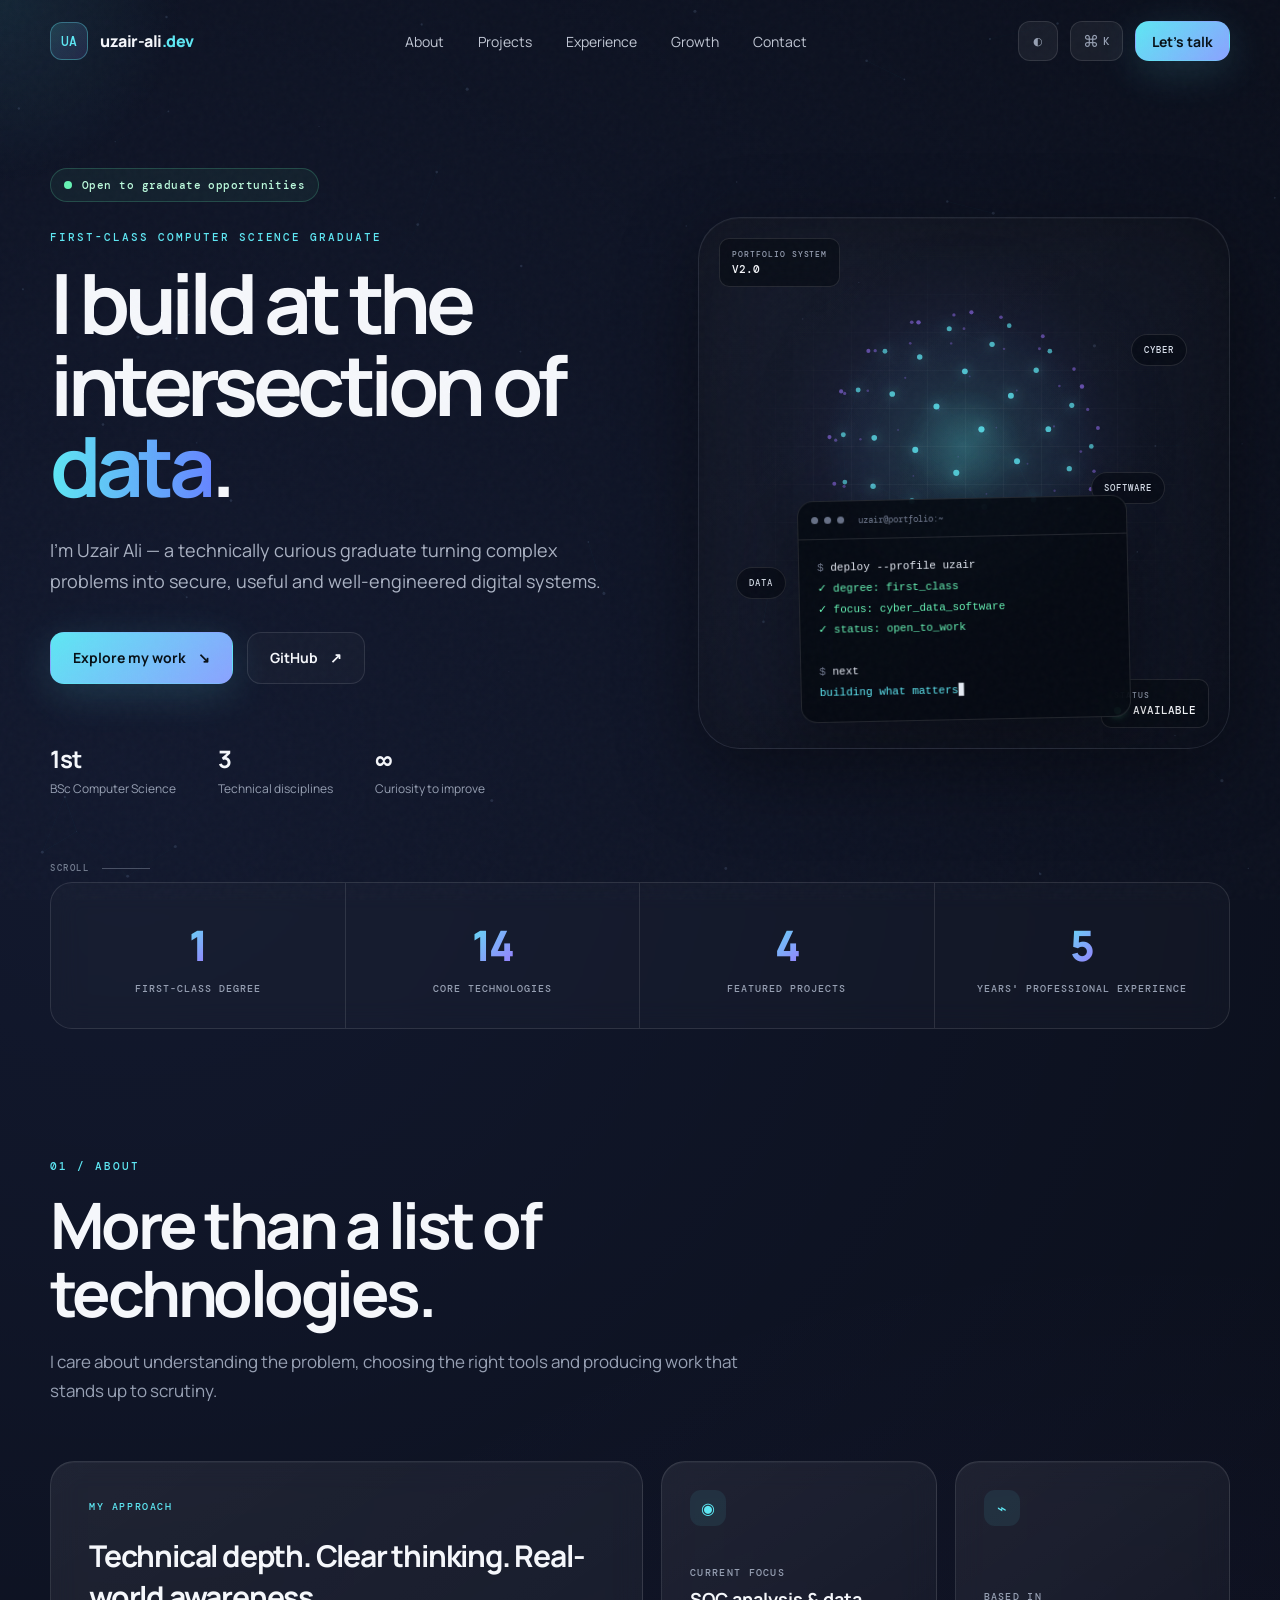
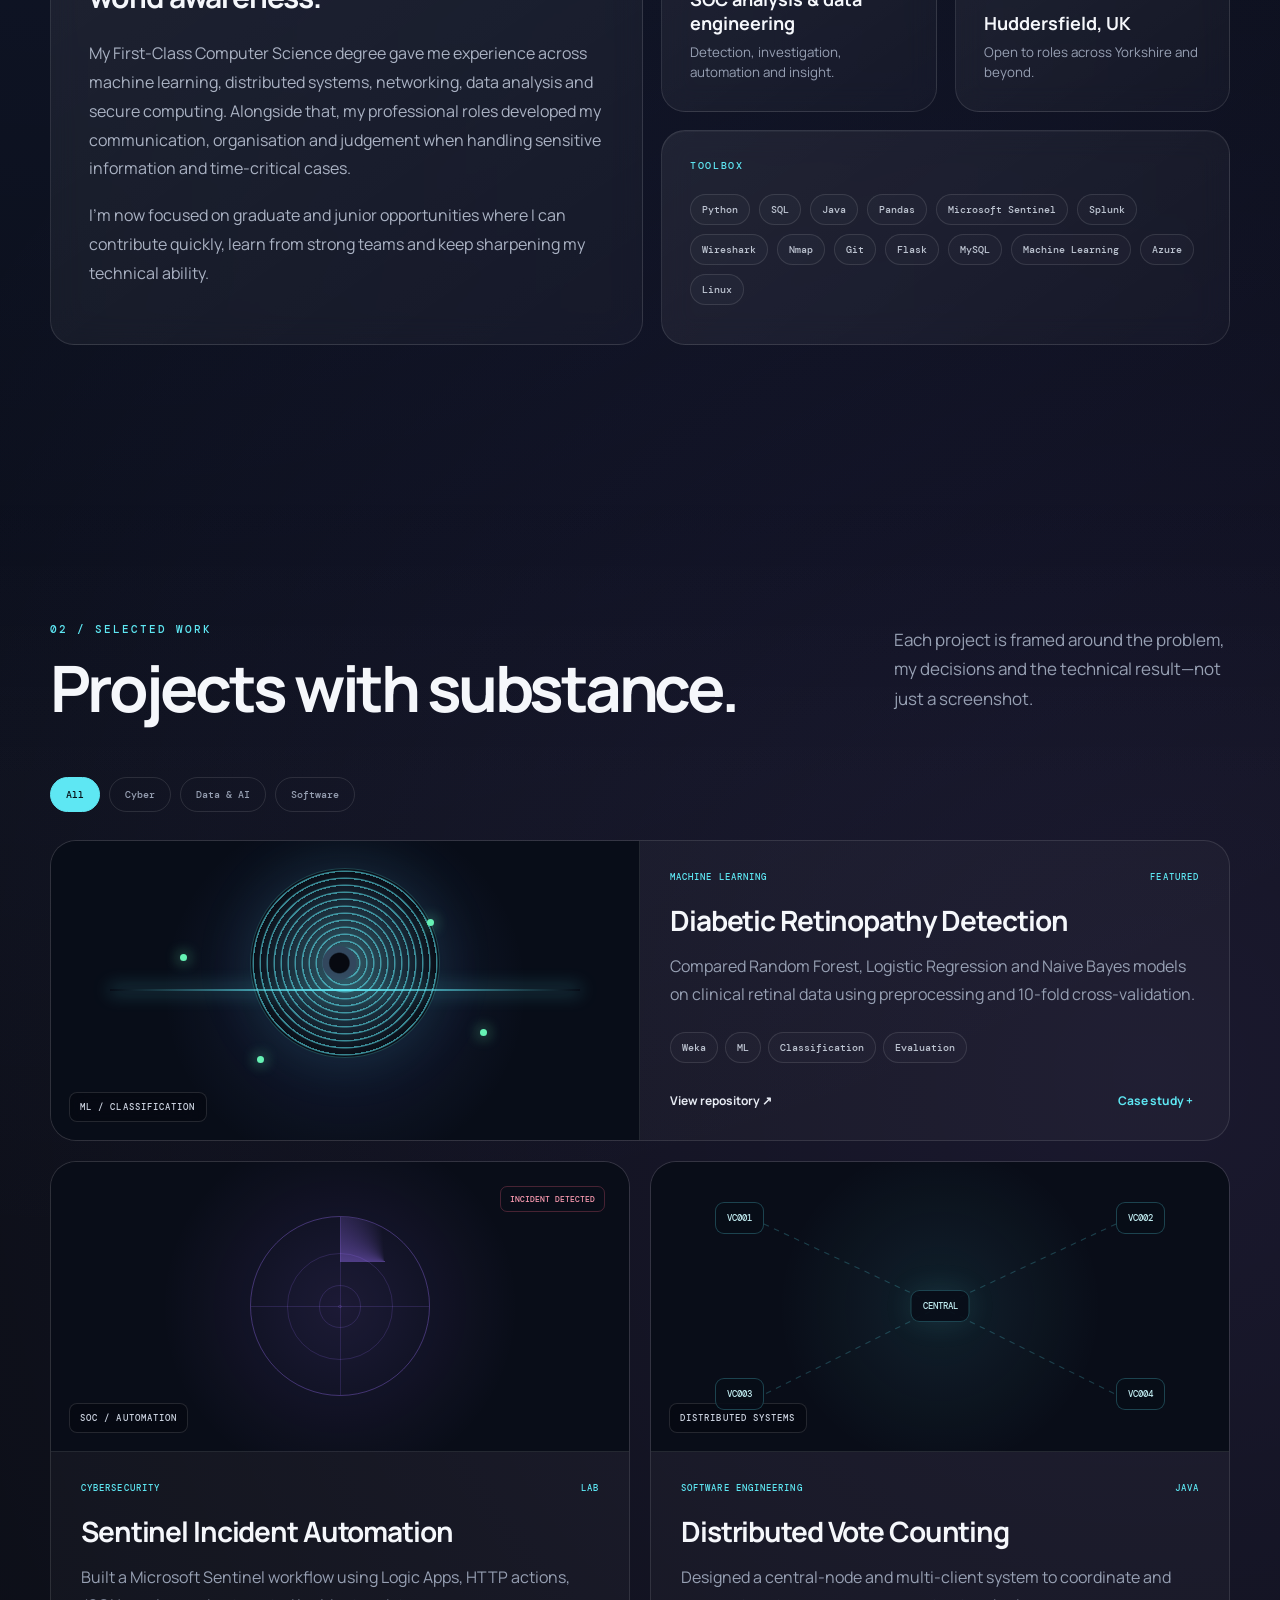
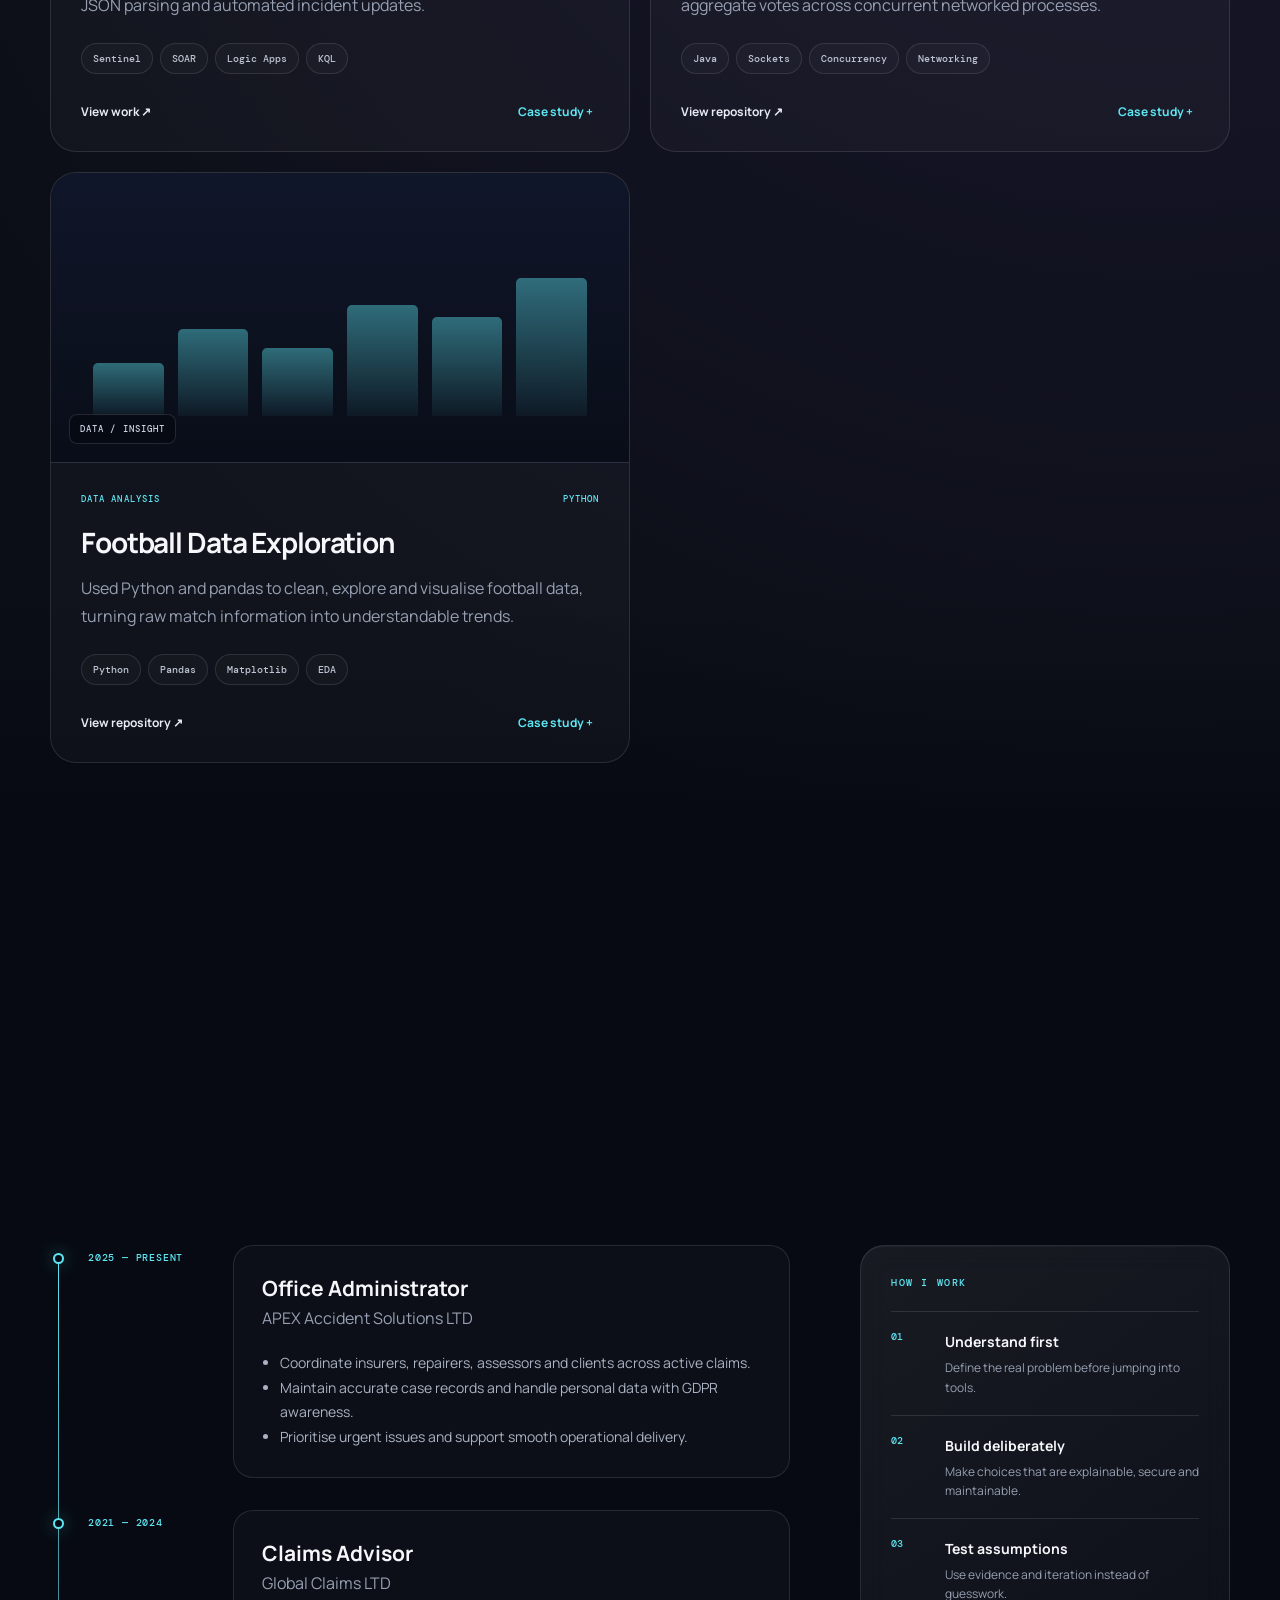
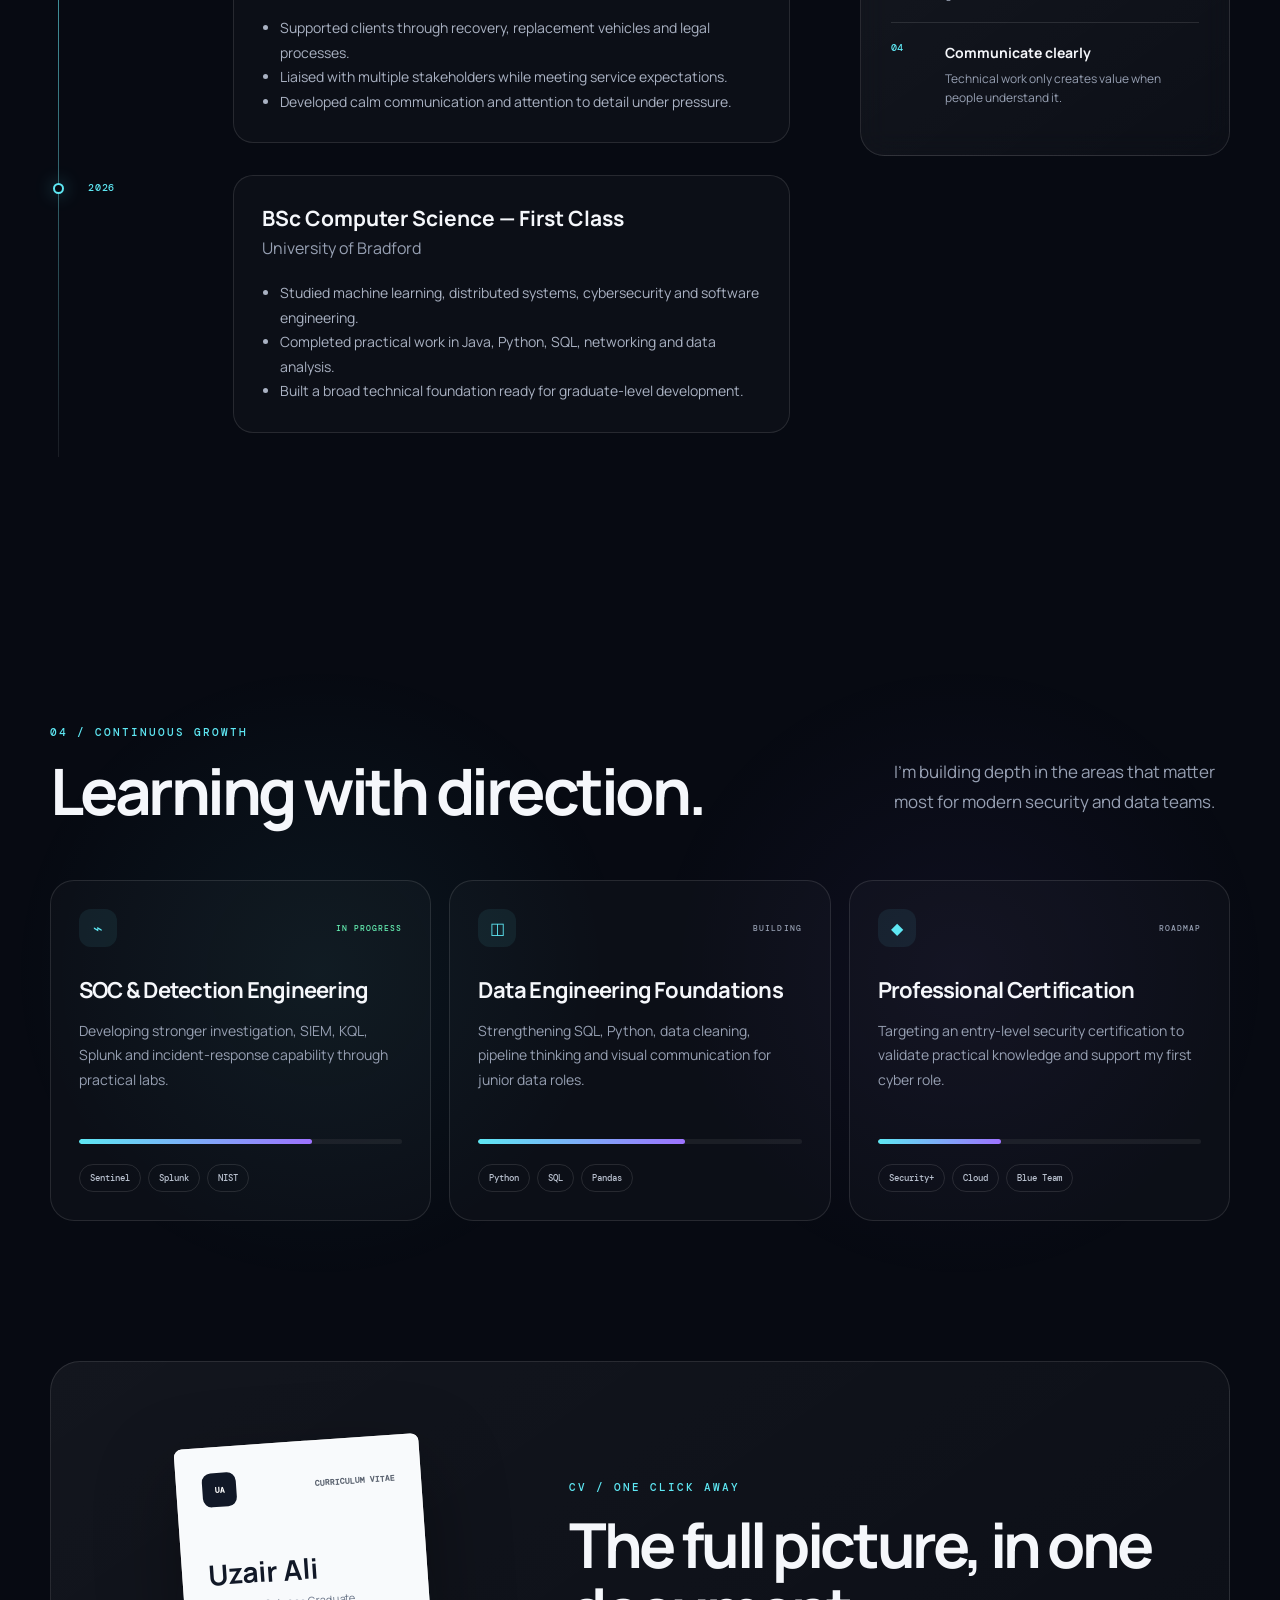
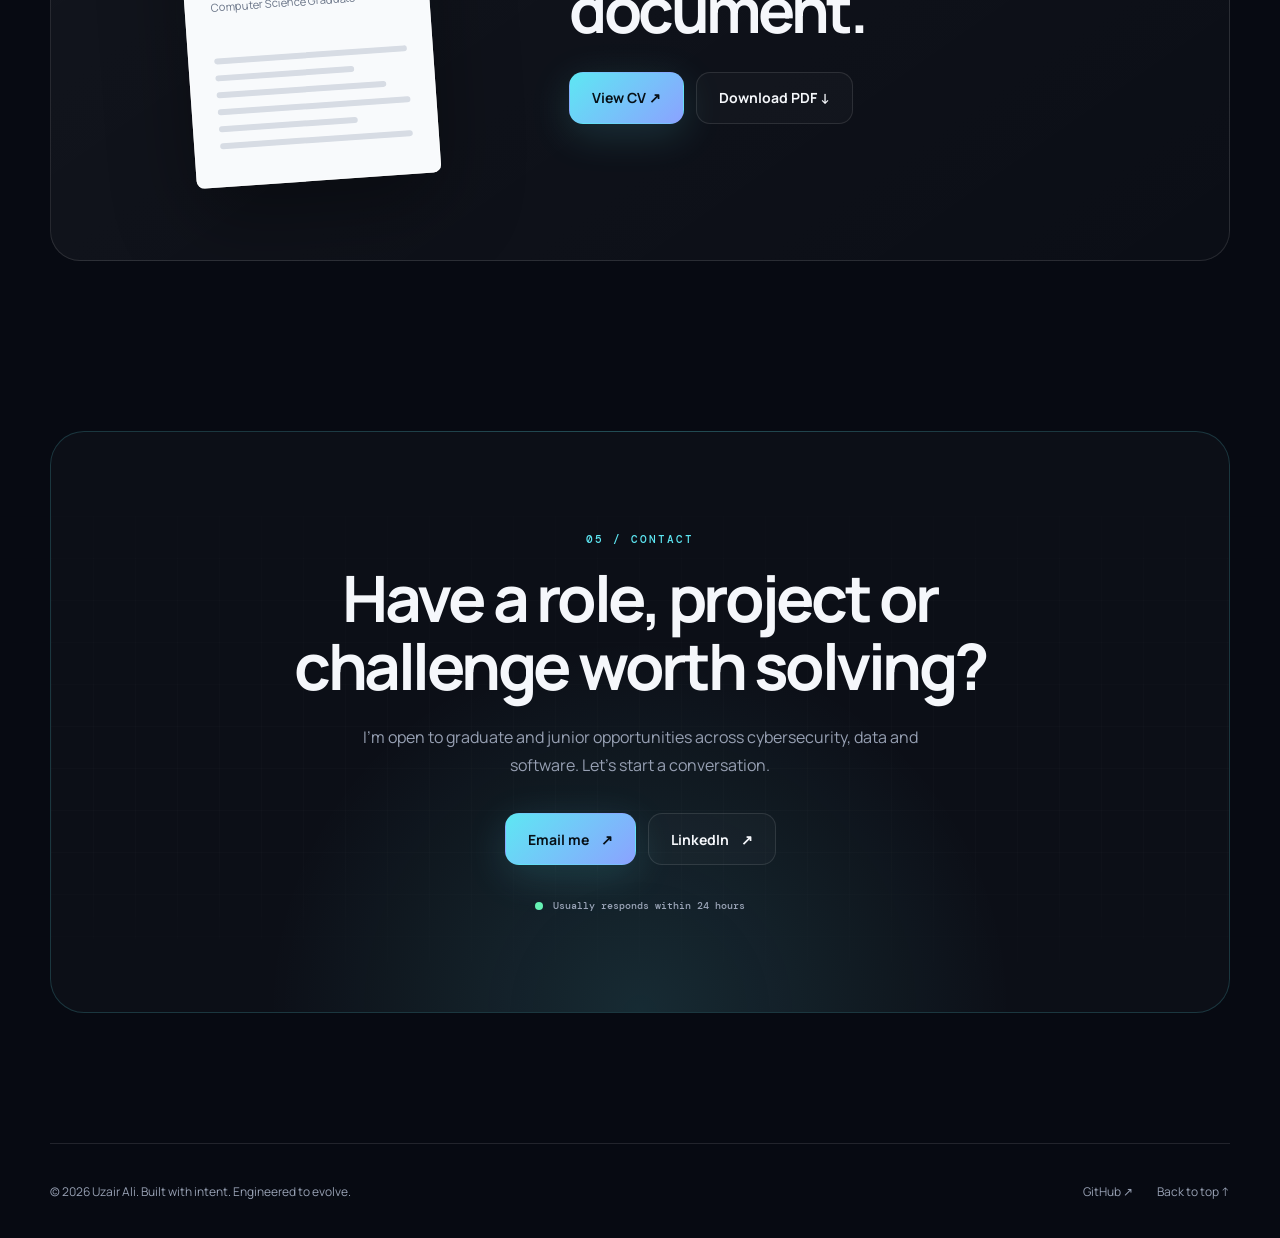
==== commit 481eaf21: "Update index.html" ====
--- a/index.html
+++ b/index.html
@@ -478,12 +478,12 @@
           <div class="cv-copy">
             <p class="eyebrow">CV / ONE CLICK AWAY</p>
             <h2>The full picture, in one document.</h2>
-            <p>Add your latest CV to the repository and recruiters can open it directly without chasing attachments.</p>
+          
             <div class="cv-actions">
               <a class="button button-primary" href="assets/Uzair-Ali-CV.pdf" target="_blank">View CV ↗</a>
               <a class="button button-ghost" href="assets/Uzair-Ali-CV.pdf" download>Download PDF ↓</a>
             </div>
-            <small>Upload your PDF as <code>assets/Uzair-Ali-CV.pdf</code>.</small>
+            
           </div>
         </div>
       </div>
@@ -500,10 +500,10 @@
             Let’s start a conversation.
           </p>
           <div class="contact-actions">
-            <a class="button button-primary magnetic" href="mailto:YOUR_EMAIL_HERE">
+            <a class="button button-primary magnetic" href="mailto:uzair-ali@hotmail.co.uk">
               Email me <span>↗</span>
             </a>
-            <a class="button button-ghost magnetic" href="https://www.linkedin.com/in/YOUR_LINKEDIN_HERE" target="_blank" rel="noreferrer">
+            <a class="button button-ghost magnetic" href="www.linkedin.com/in/uzair--ali" target="_blank" rel="noreferrer">
               LinkedIn <span>↗</span>
             </a>
           </div>
